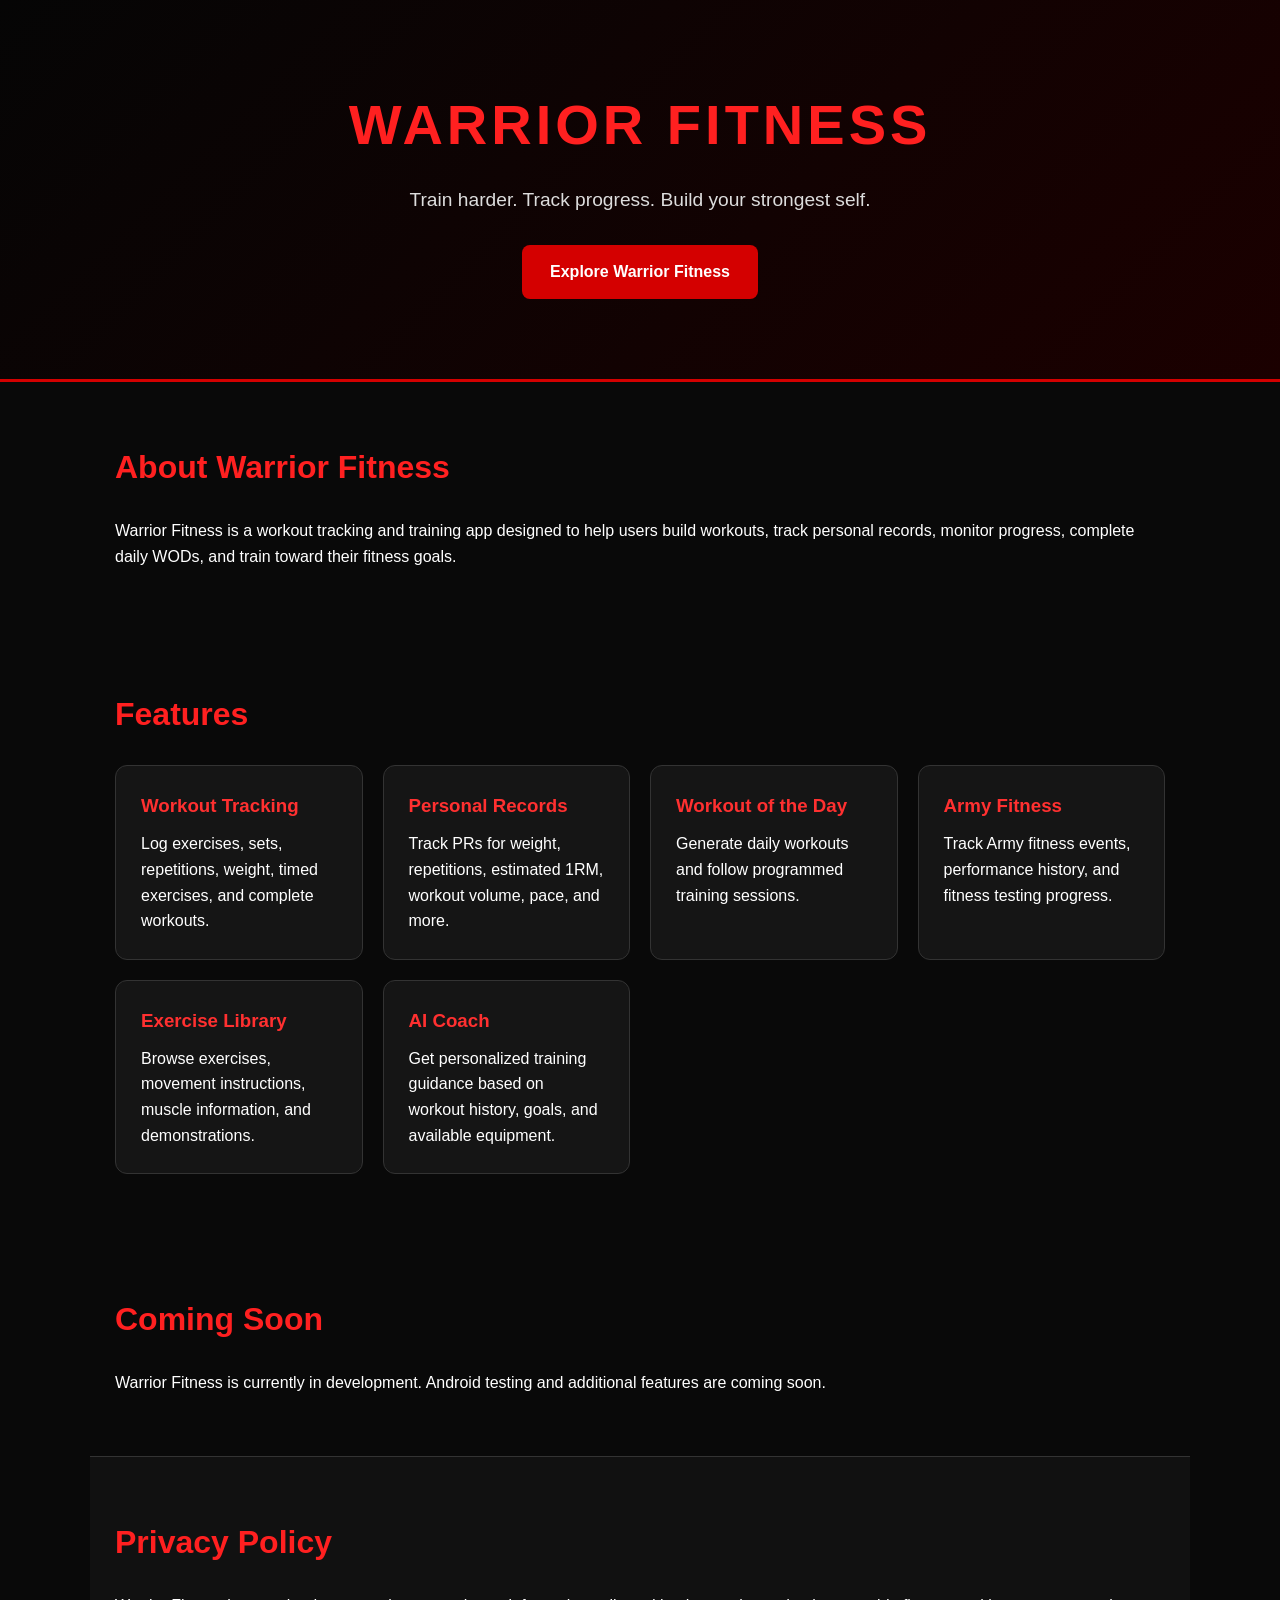
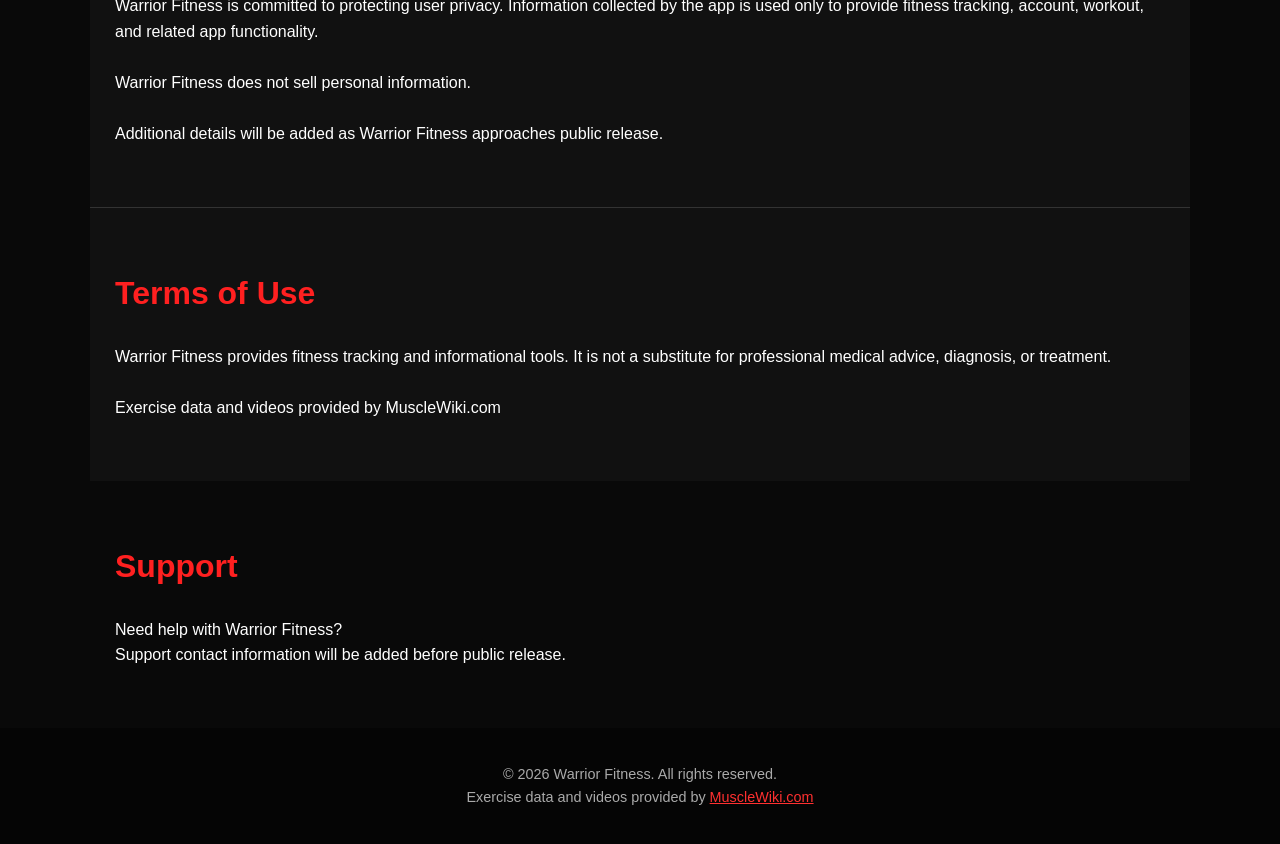
==== index.html @ 03397135 "Create index.html create website" ====
<!DOCTYPE html>
<html lang="en">
<head>
  <meta charset="UTF-8">
  <meta name="viewport" content="width=device-width, initial-scale=1.0">

  <title>Warrior Fitness</title>

  <style>
    * {
      box-sizing: border-box;
      margin: 0;
      padding: 0;
    }

    body {
      font-family: Arial, Helvetica, sans-serif;
      background: #090909;
      color: white;
      line-height: 1.6;
    }

    header {
      background: linear-gradient(135deg, #050505, #1b0000);
      text-align: center;
      padding: 80px 20px;
      border-bottom: 3px solid #d40000;
    }

    header h1 {
      font-size: 3.5rem;
      color: #ff2020;
      text-transform: uppercase;
      letter-spacing: 4px;
    }

    header p {
      margin-top: 15px;
      font-size: 1.2rem;
      color: #ddd;
    }

    .button {
      display: inline-block;
      margin-top: 30px;
      padding: 14px 28px;
      background: #d40000;
      color: white;
      text-decoration: none;
      border-radius: 8px;
      font-weight: bold;
    }

    .button:hover {
      background: #ff2020;
    }

    section {
      max-width: 1100px;
      margin: auto;
      padding: 60px 25px;
    }

    h2 {
      color: #ff2020;
      margin-bottom: 25px;
      font-size: 2rem;
    }

    .features {
      display: grid;
      grid-template-columns: repeat(auto-fit, minmax(230px, 1fr));
      gap: 20px;
    }

    .card {
      background: #151515;
      padding: 25px;
      border-radius: 12px;
      border: 1px solid #333;
    }

    .card h3 {
      color: #ff3030;
      margin-bottom: 10px;
    }

    .legal {
      background: #111;
      border-top: 1px solid #333;
    }

    footer {
      text-align: center;
      padding: 35px 20px;
      background: #050505;
      color: #aaa;
      font-size: 0.9rem;
    }

    footer a {
      color: #ff3030;
    }
  </style>
</head>

<body>

<header>
  <h1>Warrior Fitness</h1>

  <p>
    Train harder. Track progress. Build your strongest self.
  </p>

  <a href="#features" class="button">
    Explore Warrior Fitness
  </a>
</header>


<section id="about">

  <h2>About Warrior Fitness</h2>

  <p>
    Warrior Fitness is a workout tracking and training app designed
    to help users build workouts, track personal records, monitor
    progress, complete daily WODs, and train toward their fitness goals.
  </p>

</section>


<section id="features">

  <h2>Features</h2>

  <div class="features">

    <div class="card">
      <h3>Workout Tracking</h3>
      <p>
        Log exercises, sets, repetitions, weight, timed exercises,
        and complete workouts.
      </p>
    </div>

    <div class="card">
      <h3>Personal Records</h3>
      <p>
        Track PRs for weight, repetitions, estimated 1RM,
        workout volume, pace, and more.
      </p>
    </div>

    <div class="card">
      <h3>Workout of the Day</h3>
      <p>
        Generate daily workouts and follow programmed
        training sessions.
      </p>
    </div>

    <div class="card">
      <h3>Army Fitness</h3>
      <p>
        Track Army fitness events, performance history,
        and fitness testing progress.
      </p>
    </div>

    <div class="card">
      <h3>Exercise Library</h3>
      <p>
        Browse exercises, movement instructions,
        muscle information, and demonstrations.
      </p>
    </div>

    <div class="card">
      <h3>AI Coach</h3>
      <p>
        Get personalized training guidance based on
        workout history, goals, and available equipment.
      </p>
    </div>

  </div>

</section>


<section>

  <h2>Coming Soon</h2>

  <p>
    Warrior Fitness is currently in development.
    Android testing and additional features are coming soon.
  </p>

</section>


<section class="legal" id="privacy">

  <h2>Privacy Policy</h2>

  <p>
    Warrior Fitness is committed to protecting user privacy.
    Information collected by the app is used only to provide
    fitness tracking, account, workout, and related app functionality.
  </p>

  <br>

  <p>
    Warrior Fitness does not sell personal information.
  </p>

  <br>

  <p>
    Additional details will be added as Warrior Fitness approaches
    public release.
  </p>

</section>


<section class="legal" id="terms">

  <h2>Terms of Use</h2>

  <p>
    Warrior Fitness provides fitness tracking and informational tools.
    It is not a substitute for professional medical advice,
    diagnosis, or treatment.
  </p>

  <br>

  <p>
    Exercise data and videos provided by MuscleWiki.com
  </p>

</section>


<section id="support">

  <h2>Support</h2>

  <p>
    Need help with Warrior Fitness?
  </p>

  <p>
    Support contact information will be added before public release.
  </p>

</section>


<footer>

  <p>
    © 2026 Warrior Fitness. All rights reserved.
  </p>

  <p>
    Exercise data and videos provided by
    <a href="https://musclewiki.com/" target="_blank">
      MuscleWiki.com
    </a>
  </p>

</footer>

</body>
</html>
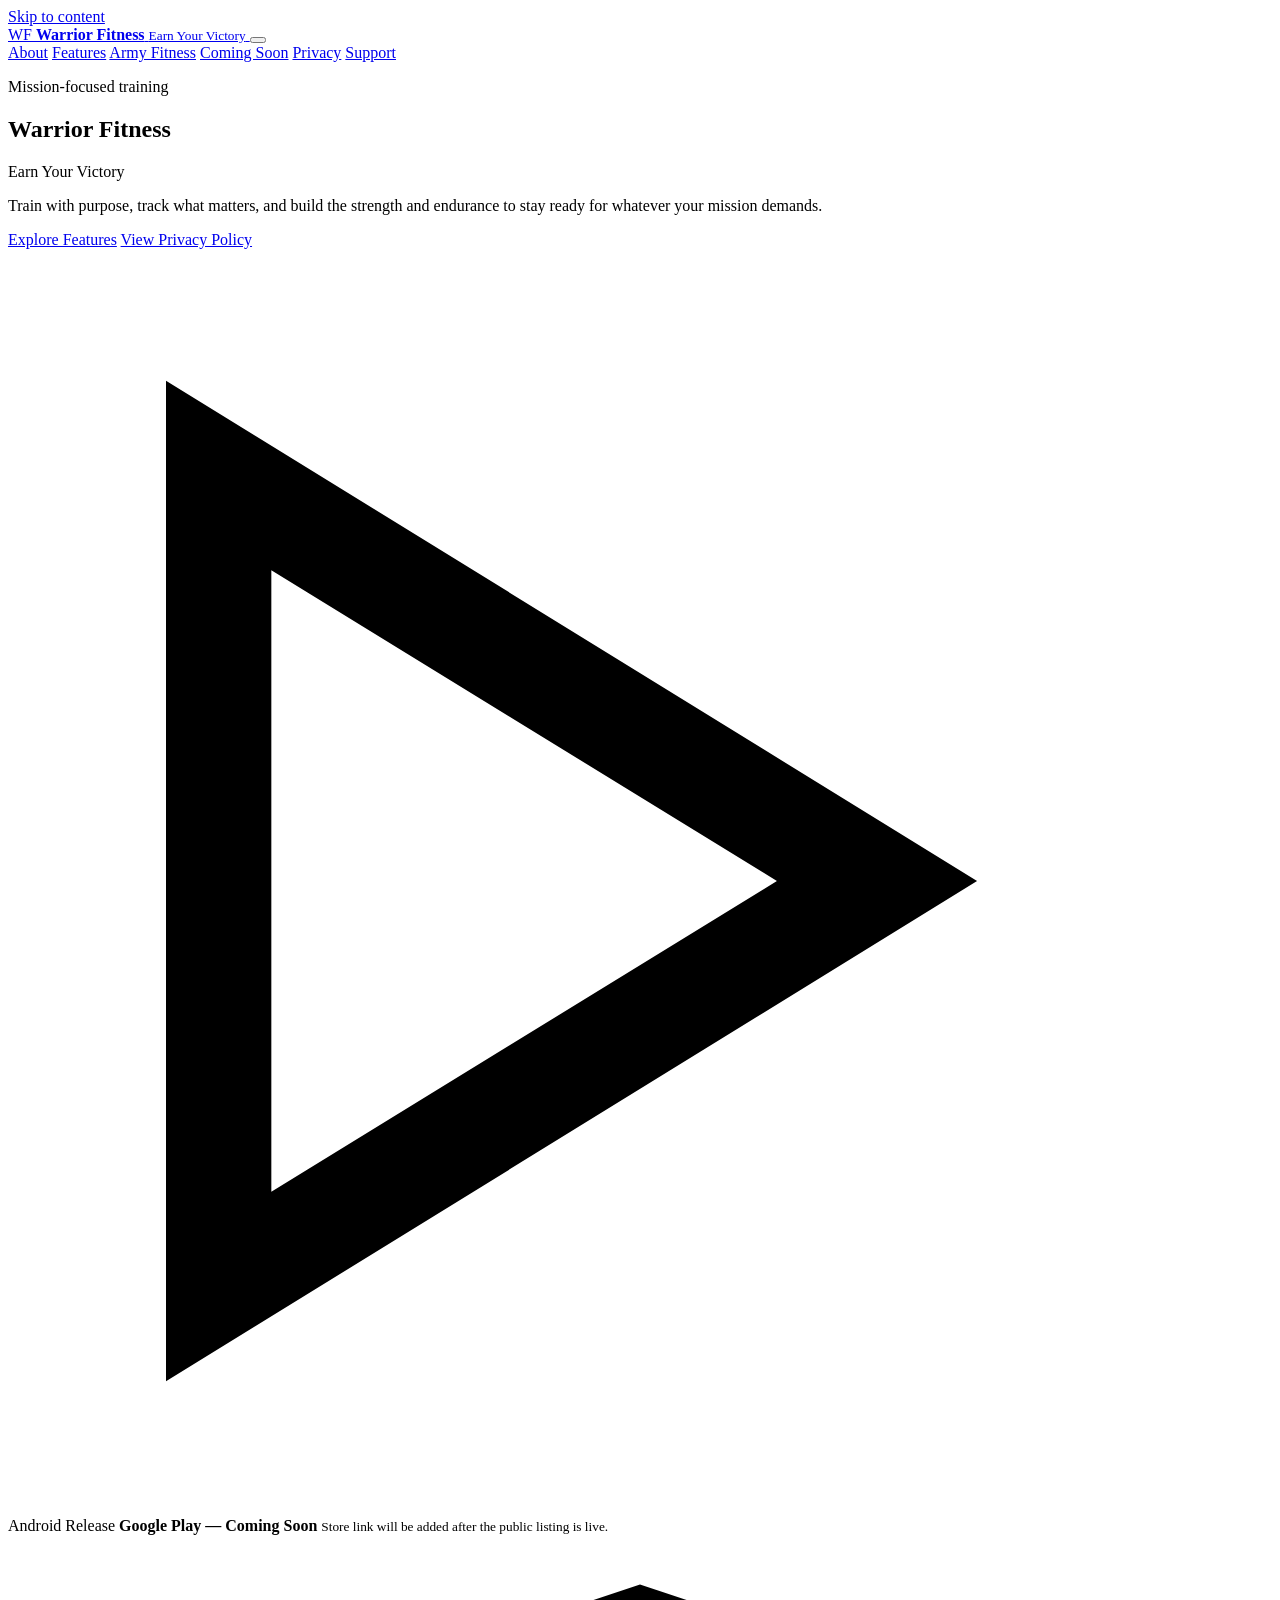
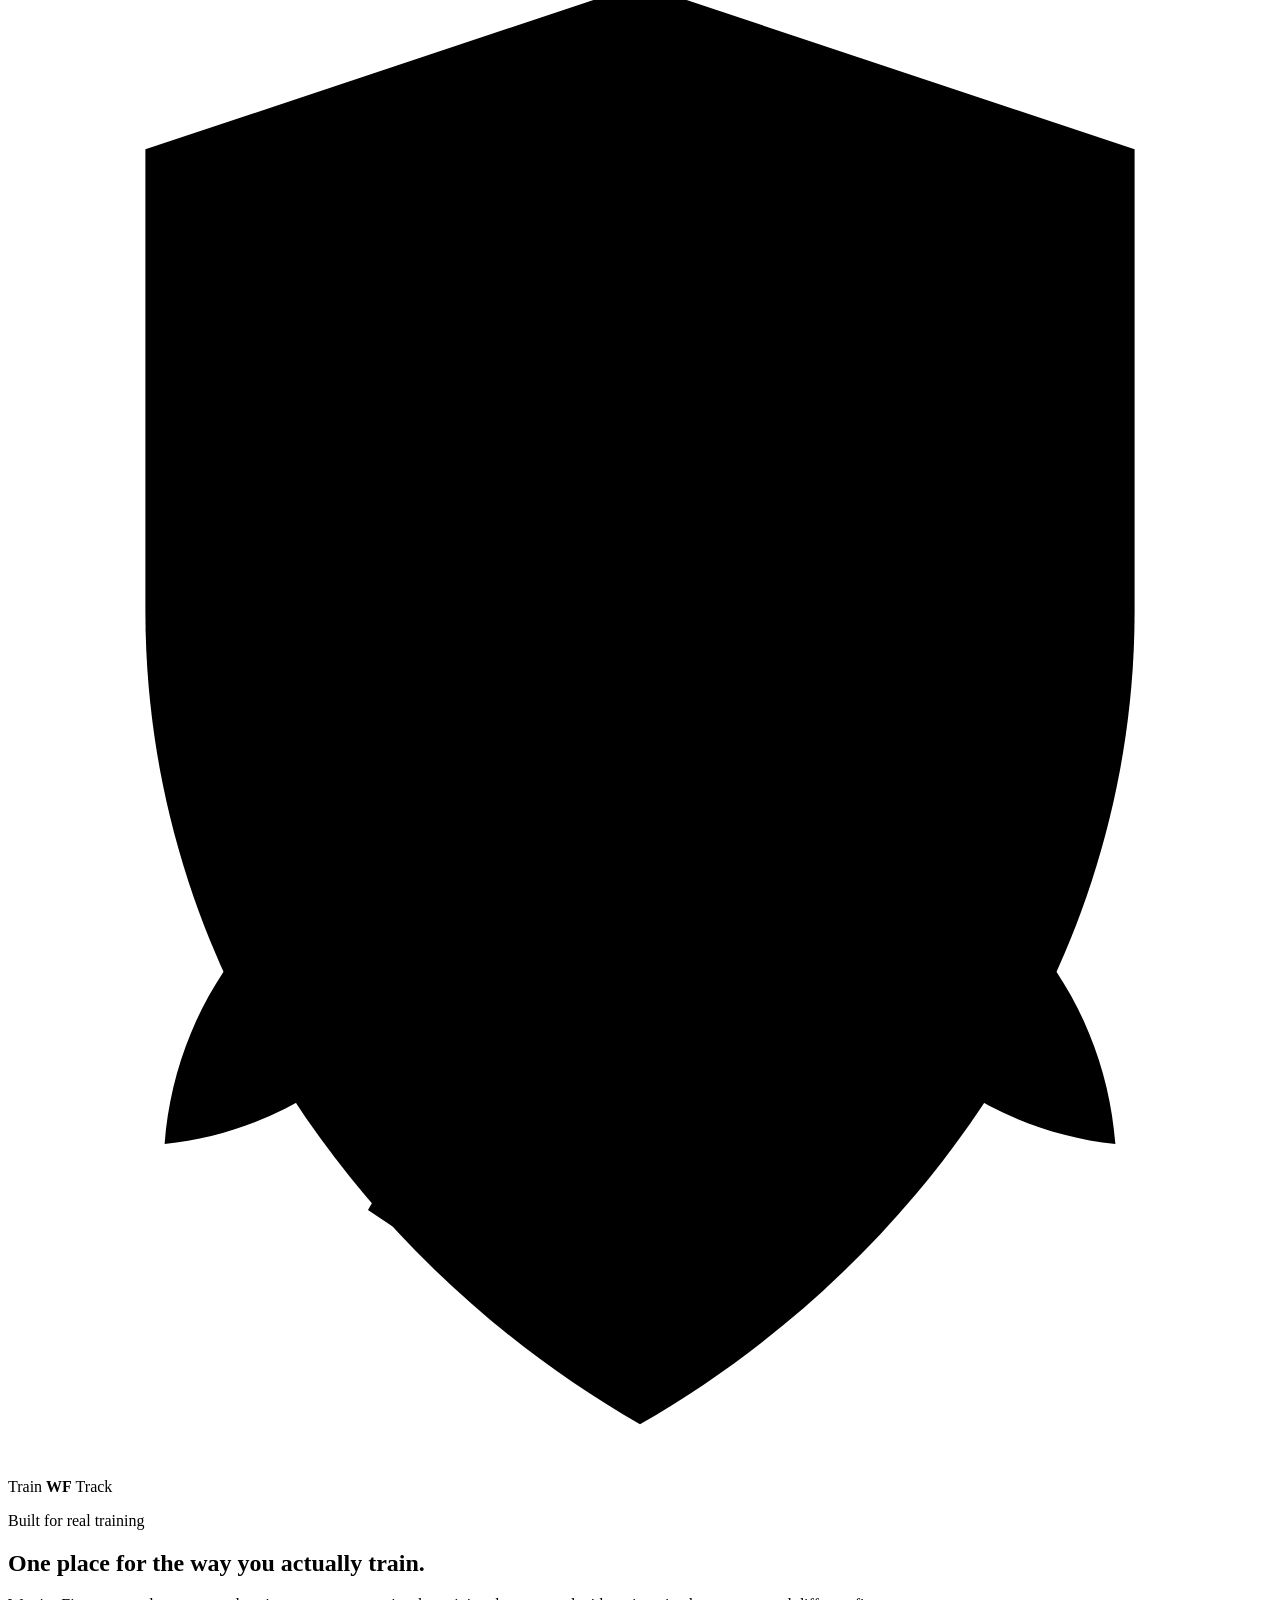
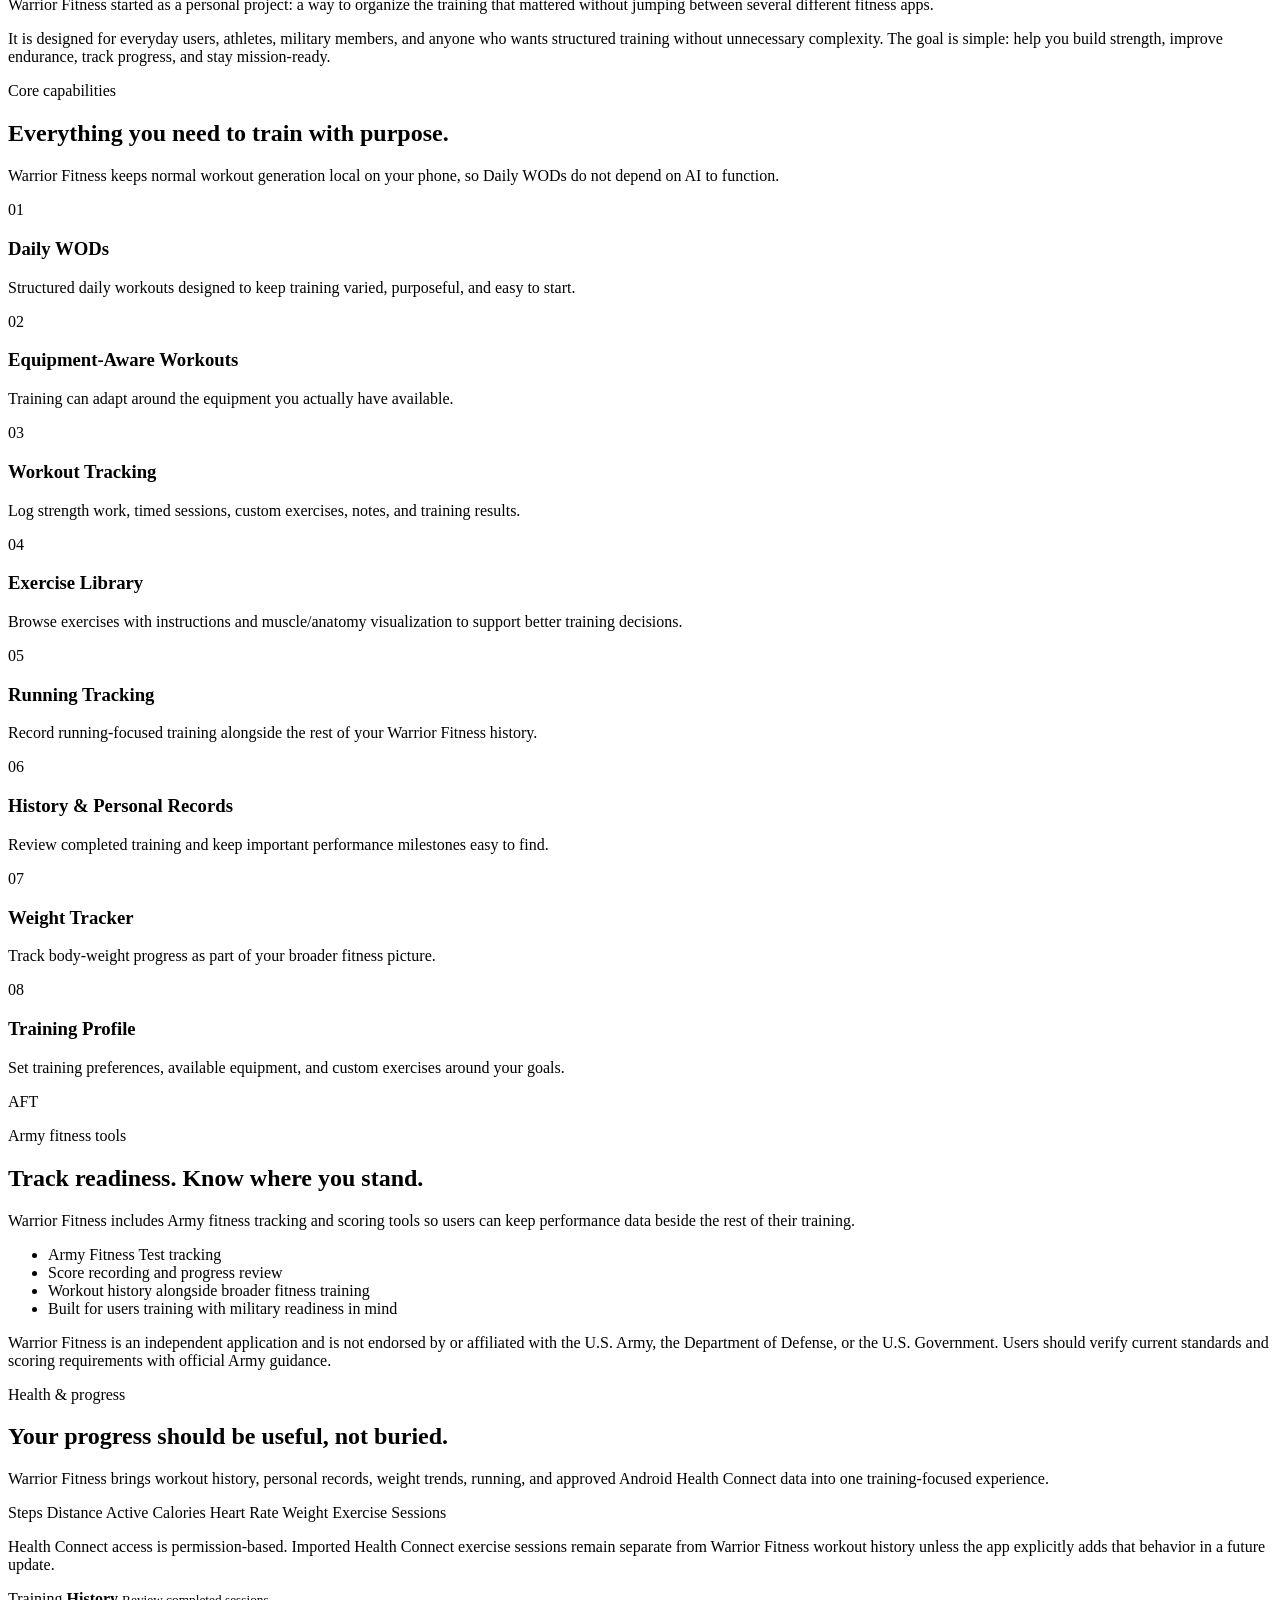
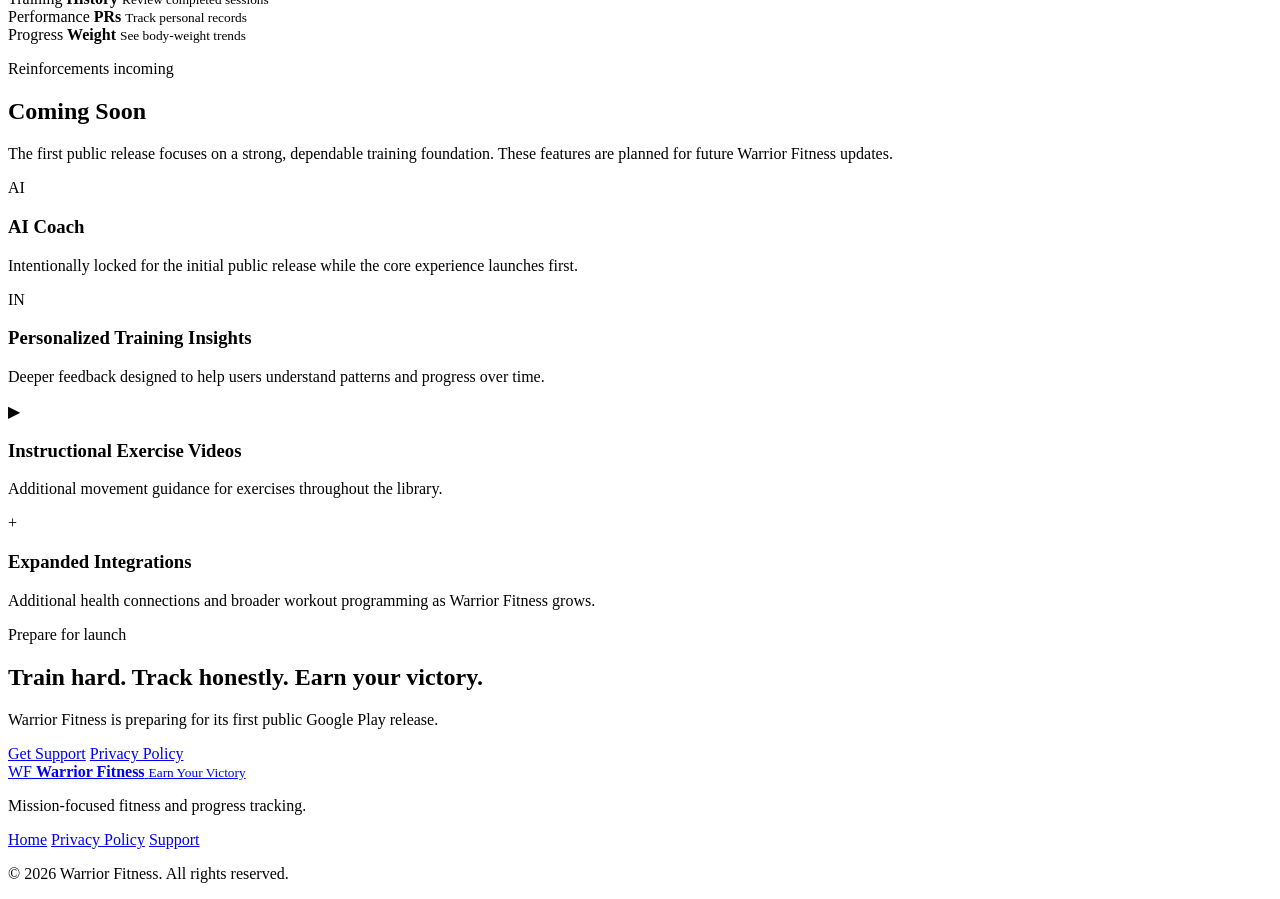
==== commit 0d9e81ad: "Replace Warrior Fitness homepage" ====
--- a/index.html
+++ b/index.html
@@ -1,282 +1,356 @@
 <!DOCTYPE html>
 <html lang="en">
 <head>
-  <meta charset="UTF-8">
-  <meta name="viewport" content="width=device-width, initial-scale=1.0">
-
-  <title>Warrior Fitness</title>
-
-  <style>
-    * {
-      box-sizing: border-box;
-      margin: 0;
-      padding: 0;
-    }
-
-    body {
-      font-family: Arial, Helvetica, sans-serif;
-      background: #090909;
-      color: white;
-      line-height: 1.6;
-    }
-
-    header {
-      background: linear-gradient(135deg, #050505, #1b0000);
-      text-align: center;
-      padding: 80px 20px;
-      border-bottom: 3px solid #d40000;
-    }
-
-    header h1 {
-      font-size: 3.5rem;
-      color: #ff2020;
-      text-transform: uppercase;
-      letter-spacing: 4px;
-    }
-
-    header p {
-      margin-top: 15px;
-      font-size: 1.2rem;
-      color: #ddd;
-    }
-
-    .button {
-      display: inline-block;
-      margin-top: 30px;
-      padding: 14px 28px;
-      background: #d40000;
-      color: white;
-      text-decoration: none;
-      border-radius: 8px;
-      font-weight: bold;
-    }
-
-    .button:hover {
-      background: #ff2020;
-    }
-
-    section {
-      max-width: 1100px;
-      margin: auto;
-      padding: 60px 25px;
-    }
-
-    h2 {
-      color: #ff2020;
-      margin-bottom: 25px;
-      font-size: 2rem;
-    }
-
-    .features {
-      display: grid;
-      grid-template-columns: repeat(auto-fit, minmax(230px, 1fr));
-      gap: 20px;
-    }
-
-    .card {
-      background: #151515;
-      padding: 25px;
-      border-radius: 12px;
-      border: 1px solid #333;
-    }
-
-    .card h3 {
-      color: #ff3030;
-      margin-bottom: 10px;
-    }
-
-    .legal {
-      background: #111;
-      border-top: 1px solid #333;
-    }
-
-    footer {
-      text-align: center;
-      padding: 35px 20px;
-      background: #050505;
-      color: #aaa;
-      font-size: 0.9rem;
-    }
-
-    footer a {
-      color: #ff3030;
-    }
-  </style>
+  <meta charset="utf-8" />
+  <meta name="viewport" content="width=device-width, initial-scale=1" />
+
+  <title>Warrior Fitness | Earn Your Victory</title>
+  <meta name="description" content="Warrior Fitness is a mission-focused fitness and workout tracking app for strength, endurance, running, Army fitness, and progress tracking." />
+  <meta name="theme-color" content="#0a0a0c" />
+
+  <meta property="og:title" content="Warrior Fitness | Earn Your Victory" />
+  <meta property="og:description" content="Train with purpose. Track progress. Build strength. Improve endurance. Stay mission-ready." />
+  <meta property="og:type" content="website" />
+  <meta property="og:url" content="https://popshot602.github.io/warrior-fitness/" />
+
+  <link rel="canonical" href="https://popshot602.github.io/warrior-fitness/" />
+  <link rel="preconnect" href="https://fonts.googleapis.com" />
+  <link rel="preconnect" href="https://fonts.gstatic.com" crossorigin />
+  <link href="https://fonts.googleapis.com/css2?family=Cinzel:wght@600;700;800&family=Inter:wght@400;500;600;700&display=swap" rel="stylesheet" />
+
+  <link rel="stylesheet" href="styles.css" />
+  <script src="script.js" defer></script>
 </head>
 
 <body>
-
-<header>
-  <h1>Warrior Fitness</h1>
-
-  <p>
-    Train harder. Track progress. Build your strongest self.
-  </p>
-
-  <a href="#features" class="button">
-    Explore Warrior Fitness
-  </a>
-</header>
-
-
-<section id="about">
-
-  <h2>About Warrior Fitness</h2>
-
-  <p>
-    Warrior Fitness is a workout tracking and training app designed
-    to help users build workouts, track personal records, monitor
-    progress, complete daily WODs, and train toward their fitness goals.
-  </p>
-
-</section>
-
-
-<section id="features">
-
-  <h2>Features</h2>
-
-  <div class="features">
-
-    <div class="card">
-      <h3>Workout Tracking</h3>
-      <p>
-        Log exercises, sets, repetitions, weight, timed exercises,
-        and complete workouts.
-      </p>
+  <a class="skip-link" href="#main-content">Skip to content</a>
+
+  <header class="site-header">
+    <div class="container nav-wrap">
+      <a class="brand" href="index.html" aria-label="Warrior Fitness home">
+        <span class="brand-mark" aria-hidden="true">WF</span>
+        <span class="brand-copy">
+          <strong>Warrior Fitness</strong>
+          <small>Earn Your Victory</small>
+        </span>
+      </a>
+
+      <button class="nav-toggle" type="button" aria-label="Open navigation" aria-expanded="false" aria-controls="site-nav">
+        <span></span>
+        <span></span>
+        <span></span>
+      </button>
+
+      <nav id="site-nav" class="site-nav" aria-label="Main navigation">
+        <a href="#about">About</a>
+        <a href="#features">Features</a>
+        <a href="#army-fitness">Army Fitness</a>
+        <a href="#coming-soon">Coming Soon</a>
+        <a href="privacy.html">Privacy</a>
+        <a href="support.html">Support</a>
+      </nav>
     </div>
-
-    <div class="card">
-      <h3>Personal Records</h3>
-      <p>
-        Track PRs for weight, repetitions, estimated 1RM,
-        workout volume, pace, and more.
-      </p>
+  </header>
+
+  <main id="main-content">
+    <section class="hero">
+      <div class="hero-noise" aria-hidden="true"></div>
+      <div class="hero-glow hero-glow-one" aria-hidden="true"></div>
+      <div class="hero-glow hero-glow-two" aria-hidden="true"></div>
+
+      <div class="container hero-grid">
+        <div class="hero-copy">
+          <p class="eyebrow">Mission-focused training</p>
+          <h1>Warrior Fitness</h1>
+          <p class="hero-motto">Earn Your Victory</p>
+          <p class="hero-lead">
+            Train with purpose, track what matters, and build the strength and endurance to stay ready for whatever your mission demands.
+          </p>
+
+          <div class="hero-actions">
+            <a class="btn btn-primary" href="#features">Explore Features</a>
+            <a class="btn btn-secondary" href="privacy.html">View Privacy Policy</a>
+          </div>
+
+          <div class="release-panel" aria-label="Release status">
+            <div class="release-icon" aria-hidden="true">
+              <svg viewBox="0 0 24 24" role="img" aria-hidden="true">
+                <path d="M3 2.5v19l15.4-9.5L3 2.5Zm2 3.6L14.6 12 5 17.9V6.1Z"></path>
+              </svg>
+            </div>
+            <div>
+              <span class="release-label">Android Release</span>
+              <strong>Google Play — Coming Soon</strong>
+              <small>Store link will be added after the public listing is live.</small>
+            </div>
+          </div>
+        </div>
+
+        <div class="hero-art" aria-label="Stylized Spartan shield and helmet artwork">
+          <div class="shield-ring">
+            <svg class="spartan-svg" viewBox="0 0 460 560" role="img" aria-labelledby="spartanTitle spartanDesc">
+              <title id="spartanTitle">Stylized Spartan helmet and shield</title>
+              <desc id="spartanDesc">Original red and charcoal Spartan-inspired emblem for Warrior Fitness.</desc>
+
+              <path class="shield-fill" d="M230 18 410 78v168c0 130-79 238-180 296C129 484 50 376 50 246V78L230 18Z"/>
+              <path class="shield-line" d="M230 37 392 91v155c0 118-70 218-162 274C138 464 68 364 68 246V91L230 37Z"/>
+
+              <path class="crest" d="M160 140c8-57 37-93 74-114 46 18 77 57 86 111-34-18-78-30-127-21-10 2-21 6-33 12v12Z"/>
+              <path class="helmet" d="M133 156c14-38 54-64 101-64 47 0 87 25 102 63l-18 16v45c0 13-6 26-17 34l-20 16v58h-43v-96h-24v96h-44v-73l-26-20c-12-9-18-23-18-38v-35l17-12Z"/>
+              <path class="helmet-cut" d="M179 174h112l-29 27H194l-15-27Z"/>
+              <path class="helmet-cut" d="M226 194h18v123h-18V194Z"/>
+              <path class="helmet-shadow" d="M137 179h37v30l36 26v89h-40v-72l-27-20c-10-8-16-20-16-33v-20h10Z"/>
+
+              <path class="spear" d="M354 113 144 444l13 8 210-332-13-7Z"/>
+              <path class="spear-head" d="m372 82-2 45-37-20 39-25Z"/>
+              <path class="spear-butt" d="m131 464 18-31 15 10-24 27-9-6Z"/>
+
+              <path class="laurel" d="M112 344c-31 20-52 56-55 96 28-3 54-15 74-34-2-22-9-43-19-62Zm236 0c31 20 52 56 55 96-28-3-54-15-74-34 2-22 9-43 19-62Z"/>
+              <path class="laurel-line" d="M88 404c20-17 35-37 45-60M372 404c-20-17-35-37-45-60"/>
+            </svg>
+
+            <div class="warrior-badge">
+              <span>Train</span>
+              <strong>WF</strong>
+              <span>Track</span>
+            </div>
+          </div>
+        </div>
+      </div>
+
+      <div class="hero-stripe" aria-hidden="true"></div>
+    </section>
+
+    <section id="about" class="section">
+      <div class="container section-grid">
+        <div>
+          <p class="eyebrow">Built for real training</p>
+          <h2>One place for the way you actually train.</h2>
+        </div>
+
+        <div class="prose">
+          <p>
+            Warrior Fitness started as a personal project: a way to organize the training that mattered without jumping between several different fitness apps.
+          </p>
+          <p>
+            It is designed for everyday users, athletes, military members, and anyone who wants structured training without unnecessary complexity. The goal is simple: help you build strength, improve endurance, track progress, and stay mission-ready.
+          </p>
+        </div>
+      </div>
+    </section>
+
+    <section id="features" class="section section-dark">
+      <div class="container">
+        <div class="section-heading">
+          <p class="eyebrow">Core capabilities</p>
+          <h2>Everything you need to train with purpose.</h2>
+          <p>
+            Warrior Fitness keeps normal workout generation local on your phone, so Daily WODs do not depend on AI to function.
+          </p>
+        </div>
+
+        <div class="feature-grid">
+          <article class="feature-card featured">
+            <div class="icon-box" aria-hidden="true">01</div>
+            <h3>Daily WODs</h3>
+            <p>Structured daily workouts designed to keep training varied, purposeful, and easy to start.</p>
+          </article>
+
+          <article class="feature-card">
+            <div class="icon-box" aria-hidden="true">02</div>
+            <h3>Equipment-Aware Workouts</h3>
+            <p>Training can adapt around the equipment you actually have available.</p>
+          </article>
+
+          <article class="feature-card">
+            <div class="icon-box" aria-hidden="true">03</div>
+            <h3>Workout Tracking</h3>
+            <p>Log strength work, timed sessions, custom exercises, notes, and training results.</p>
+          </article>
+
+          <article class="feature-card">
+            <div class="icon-box" aria-hidden="true">04</div>
+            <h3>Exercise Library</h3>
+            <p>Browse exercises with instructions and muscle/anatomy visualization to support better training decisions.</p>
+          </article>
+
+          <article class="feature-card">
+            <div class="icon-box" aria-hidden="true">05</div>
+            <h3>Running Tracking</h3>
+            <p>Record running-focused training alongside the rest of your Warrior Fitness history.</p>
+          </article>
+
+          <article class="feature-card">
+            <div class="icon-box" aria-hidden="true">06</div>
+            <h3>History & Personal Records</h3>
+            <p>Review completed training and keep important performance milestones easy to find.</p>
+          </article>
+
+          <article class="feature-card">
+            <div class="icon-box" aria-hidden="true">07</div>
+            <h3>Weight Tracker</h3>
+            <p>Track body-weight progress as part of your broader fitness picture.</p>
+          </article>
+
+          <article class="feature-card">
+            <div class="icon-box" aria-hidden="true">08</div>
+            <h3>Training Profile</h3>
+            <p>Set training preferences, available equipment, and custom exercises around your goals.</p>
+          </article>
+        </div>
+      </div>
+    </section>
+
+    <section id="army-fitness" class="section army-section">
+      <div class="container army-grid">
+        <div class="army-visual">
+          <div class="target-rings" aria-hidden="true">
+            <span></span><span></span><span></span><span></span>
+            <div class="target-core">AFT</div>
+          </div>
+        </div>
+
+        <div>
+          <p class="eyebrow">Army fitness tools</p>
+          <h2>Track readiness. Know where you stand.</h2>
+          <p class="section-lead">
+            Warrior Fitness includes Army fitness tracking and scoring tools so users can keep performance data beside the rest of their training.
+          </p>
+
+          <ul class="check-list">
+            <li>Army Fitness Test tracking</li>
+            <li>Score recording and progress review</li>
+            <li>Workout history alongside broader fitness training</li>
+            <li>Built for users training with military readiness in mind</li>
+          </ul>
+
+          <p class="fine-print">
+            Warrior Fitness is an independent application and is not endorsed by or affiliated with the U.S. Army, the Department of Defense, or the U.S. Government. Users should verify current standards and scoring requirements with official Army guidance.
+          </p>
+        </div>
+      </div>
+    </section>
+
+    <section id="health-progress" class="section section-dark">
+      <div class="container health-grid">
+        <div>
+          <p class="eyebrow">Health & progress</p>
+          <h2>Your progress should be useful, not buried.</h2>
+          <p class="section-lead">
+            Warrior Fitness brings workout history, personal records, weight trends, running, and approved Android Health Connect data into one training-focused experience.
+          </p>
+
+          <div class="health-tags" aria-label="Supported Health Connect categories">
+            <span>Steps</span>
+            <span>Distance</span>
+            <span>Active Calories</span>
+            <span>Heart Rate</span>
+            <span>Weight</span>
+            <span>Exercise Sessions</span>
+          </div>
+
+          <p class="fine-print">
+            Health Connect access is permission-based. Imported Health Connect exercise sessions remain separate from Warrior Fitness workout history unless the app explicitly adds that behavior in a future update.
+          </p>
+        </div>
+
+        <div class="stat-stack" aria-label="Progress tracking examples">
+          <div class="stat-card">
+            <span class="stat-kicker">Training</span>
+            <strong>History</strong>
+            <small>Review completed sessions</small>
+          </div>
+          <div class="stat-card">
+            <span class="stat-kicker">Performance</span>
+            <strong>PRs</strong>
+            <small>Track personal records</small>
+          </div>
+          <div class="stat-card">
+            <span class="stat-kicker">Progress</span>
+            <strong>Weight</strong>
+            <small>See body-weight trends</small>
+          </div>
+        </div>
+      </div>
+    </section>
+
+    <section id="coming-soon" class="section coming-section">
+      <div class="container">
+        <div class="section-heading">
+          <p class="eyebrow">Reinforcements incoming</p>
+          <h2>Coming Soon</h2>
+          <p>
+            The first public release focuses on a strong, dependable training foundation. These features are planned for future Warrior Fitness updates.
+          </p>
+        </div>
+
+        <div class="coming-grid">
+          <article class="coming-card">
+            <span class="coming-icon" aria-hidden="true">AI</span>
+            <h3>AI Coach</h3>
+            <p>Intentionally locked for the initial public release while the core experience launches first.</p>
+          </article>
+
+          <article class="coming-card">
+            <span class="coming-icon" aria-hidden="true">IN</span>
+            <h3>Personalized Training Insights</h3>
+            <p>Deeper feedback designed to help users understand patterns and progress over time.</p>
+          </article>
+
+          <article class="coming-card">
+            <span class="coming-icon" aria-hidden="true">▶</span>
+            <h3>Instructional Exercise Videos</h3>
+            <p>Additional movement guidance for exercises throughout the library.</p>
+          </article>
+
+          <article class="coming-card">
+            <span class="coming-icon" aria-hidden="true">+</span>
+            <h3>Expanded Integrations</h3>
+            <p>Additional health connections and broader workout programming as Warrior Fitness grows.</p>
+          </article>
+        </div>
+      </div>
+    </section>
+
+    <section class="section cta-section">
+      <div class="container cta-card">
+        <div>
+          <p class="eyebrow">Prepare for launch</p>
+          <h2>Train hard. Track honestly. Earn your victory.</h2>
+          <p>
+            Warrior Fitness is preparing for its first public Google Play release.
+          </p>
+        </div>
+
+        <div class="cta-actions">
+          <a class="btn btn-primary" href="support.html">Get Support</a>
+          <a class="btn btn-secondary" href="privacy.html">Privacy Policy</a>
+        </div>
+      </div>
+    </section>
+  </main>
+
+  <footer class="site-footer">
+    <div class="container footer-grid">
+      <div>
+        <a class="brand footer-brand" href="index.html" aria-label="Warrior Fitness home">
+          <span class="brand-mark" aria-hidden="true">WF</span>
+          <span class="brand-copy">
+            <strong>Warrior Fitness</strong>
+            <small>Earn Your Victory</small>
+          </span>
+        </a>
+        <p class="footer-copy">Mission-focused fitness and progress tracking.</p>
+      </div>
+
+      <div class="footer-links">
+        <a href="index.html">Home</a>
+        <a href="privacy.html">Privacy Policy</a>
+        <a href="support.html">Support</a>
+      </div>
+
+      <p class="copyright">© <span id="year">2026</span> Warrior Fitness. All rights reserved.</p>
     </div>
-
-    <div class="card">
-      <h3>Workout of the Day</h3>
-      <p>
-        Generate daily workouts and follow programmed
-        training sessions.
-      </p>
-    </div>
-
-    <div class="card">
-      <h3>Army Fitness</h3>
-      <p>
-        Track Army fitness events, performance history,
-        and fitness testing progress.
-      </p>
-    </div>
-
-    <div class="card">
-      <h3>Exercise Library</h3>
-      <p>
-        Browse exercises, movement instructions,
-        muscle information, and demonstrations.
-      </p>
-    </div>
-
-    <div class="card">
-      <h3>AI Coach</h3>
-      <p>
-        Get personalized training guidance based on
-        workout history, goals, and available equipment.
-      </p>
-    </div>
-
-  </div>
-
-</section>
-
-
-<section>
-
-  <h2>Coming Soon</h2>
-
-  <p>
-    Warrior Fitness is currently in development.
-    Android testing and additional features are coming soon.
-  </p>
-
-</section>
-
-
-<section class="legal" id="privacy">
-
-  <h2>Privacy Policy</h2>
-
-  <p>
-    Warrior Fitness is committed to protecting user privacy.
-    Information collected by the app is used only to provide
-    fitness tracking, account, workout, and related app functionality.
-  </p>
-
-  <br>
-
-  <p>
-    Warrior Fitness does not sell personal information.
-  </p>
-
-  <br>
-
-  <p>
-    Additional details will be added as Warrior Fitness approaches
-    public release.
-  </p>
-
-</section>
-
-
-<section class="legal" id="terms">
-
-  <h2>Terms of Use</h2>
-
-  <p>
-    Warrior Fitness provides fitness tracking and informational tools.
-    It is not a substitute for professional medical advice,
-    diagnosis, or treatment.
-  </p>
-
-  <br>
-
-  <p>
-    Exercise data and videos provided by MuscleWiki.com
-  </p>
-
-</section>
-
-
-<section id="support">
-
-  <h2>Support</h2>
-
-  <p>
-    Need help with Warrior Fitness?
-  </p>
-
-  <p>
-    Support contact information will be added before public release.
-  </p>
-
-</section>
-
-
-<footer>
-
-  <p>
-    © 2026 Warrior Fitness. All rights reserved.
-  </p>
-
-  <p>
-    Exercise data and videos provided by
-    <a href="https://musclewiki.com/" target="_blank">
-      MuscleWiki.com
-    </a>
-  </p>
-
-</footer>
-
+  </footer>
 </body>
 </html>
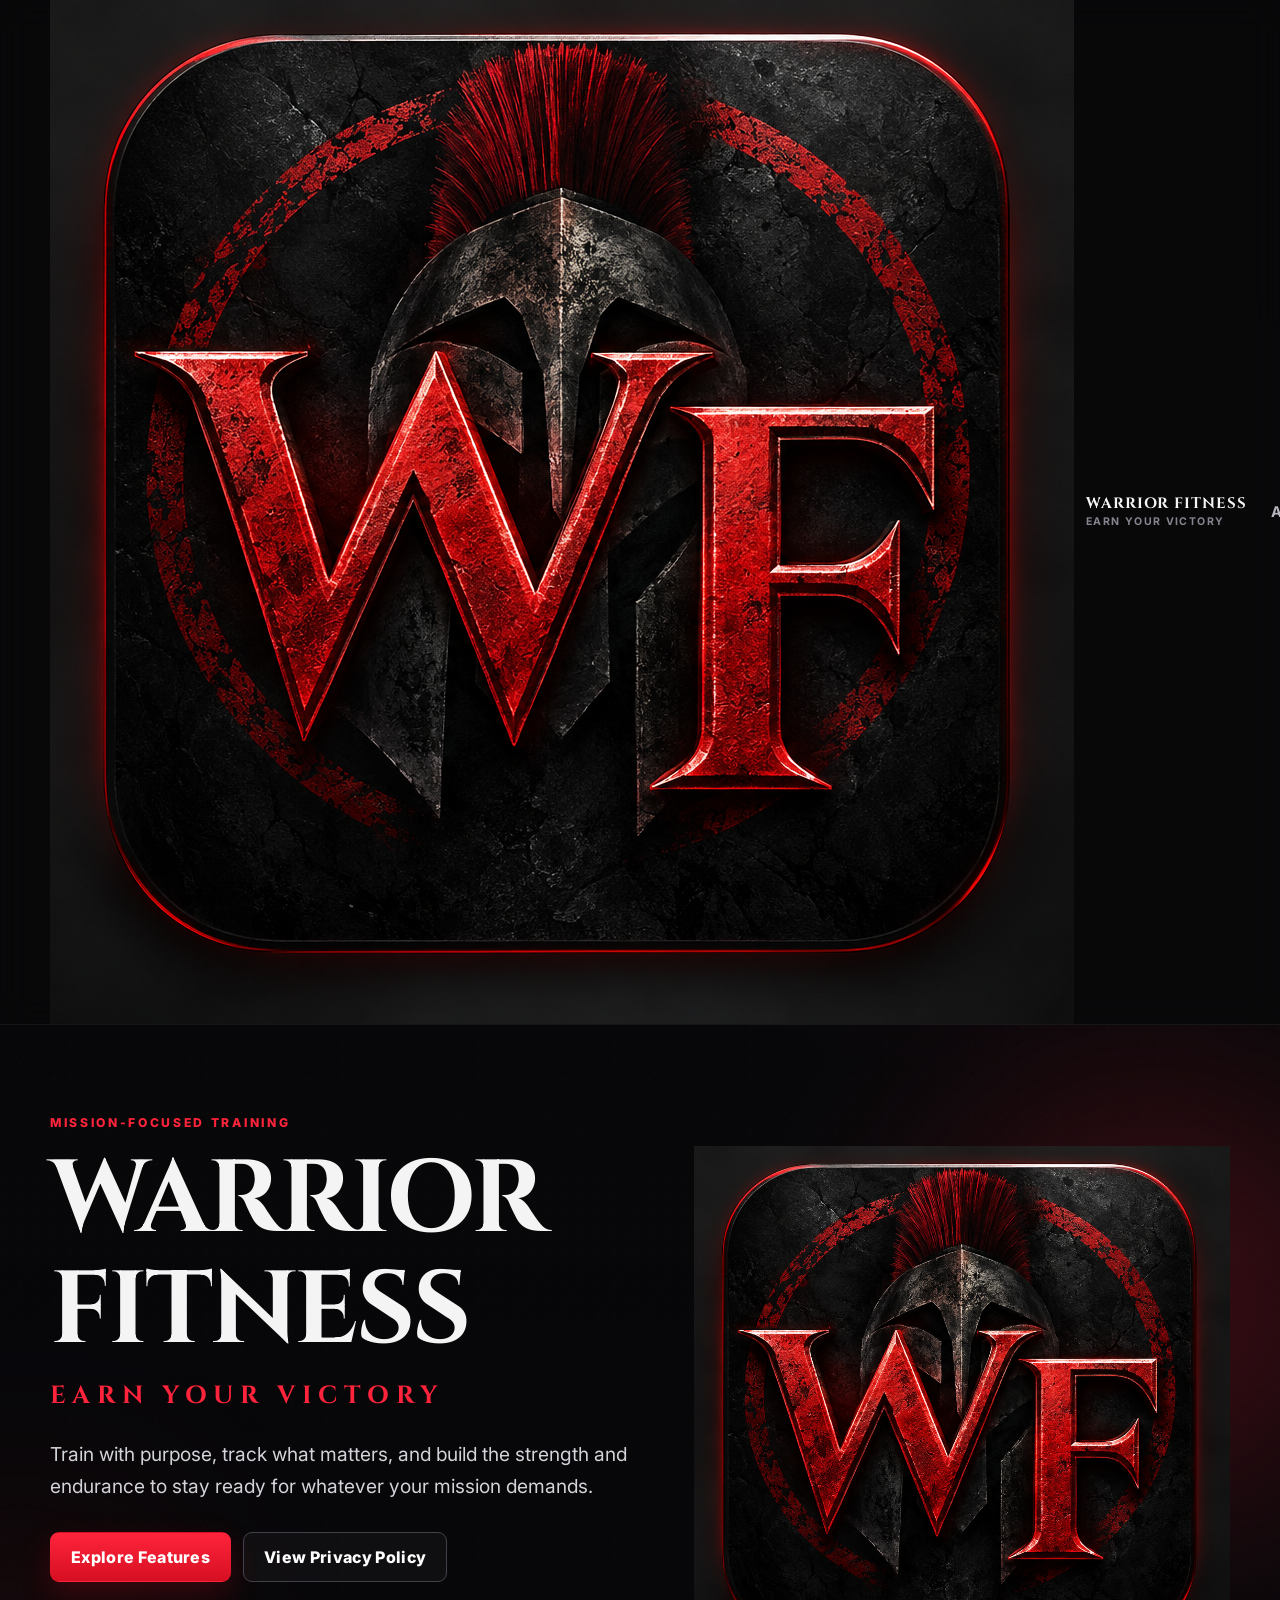
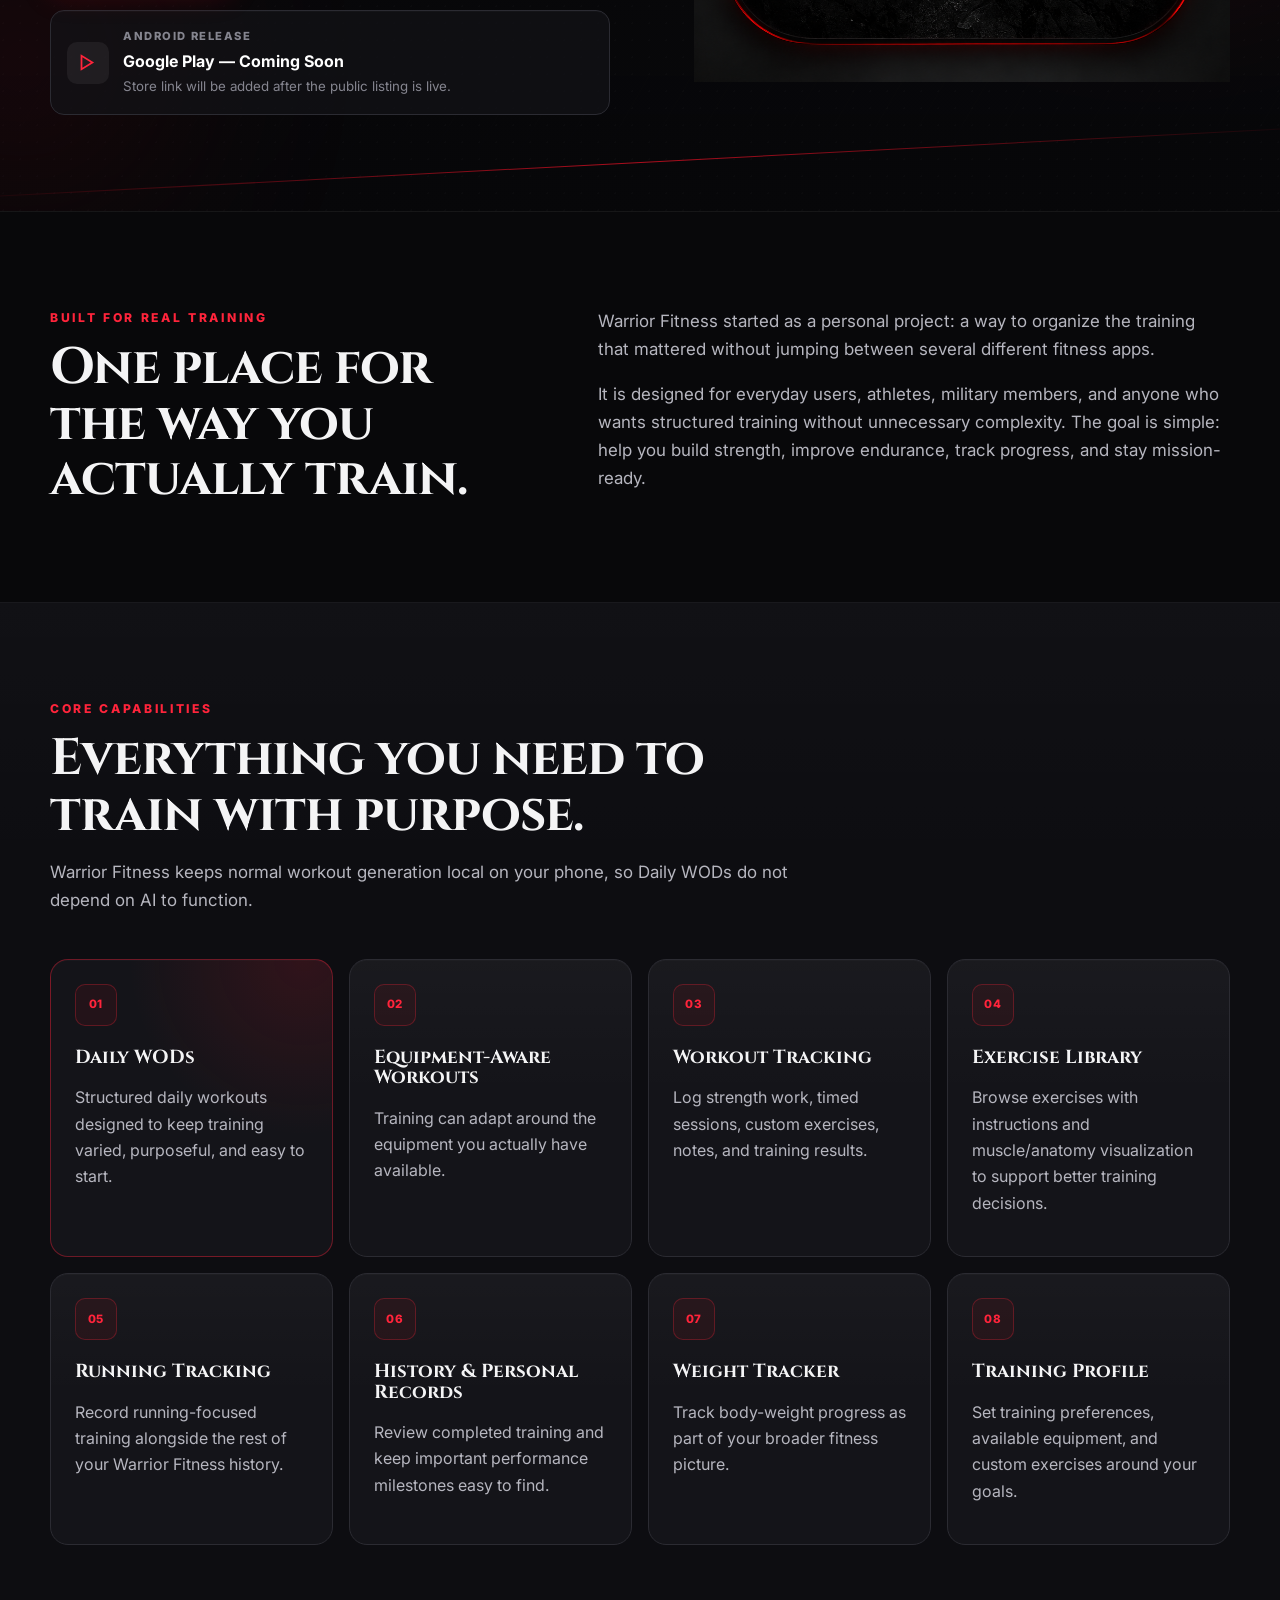
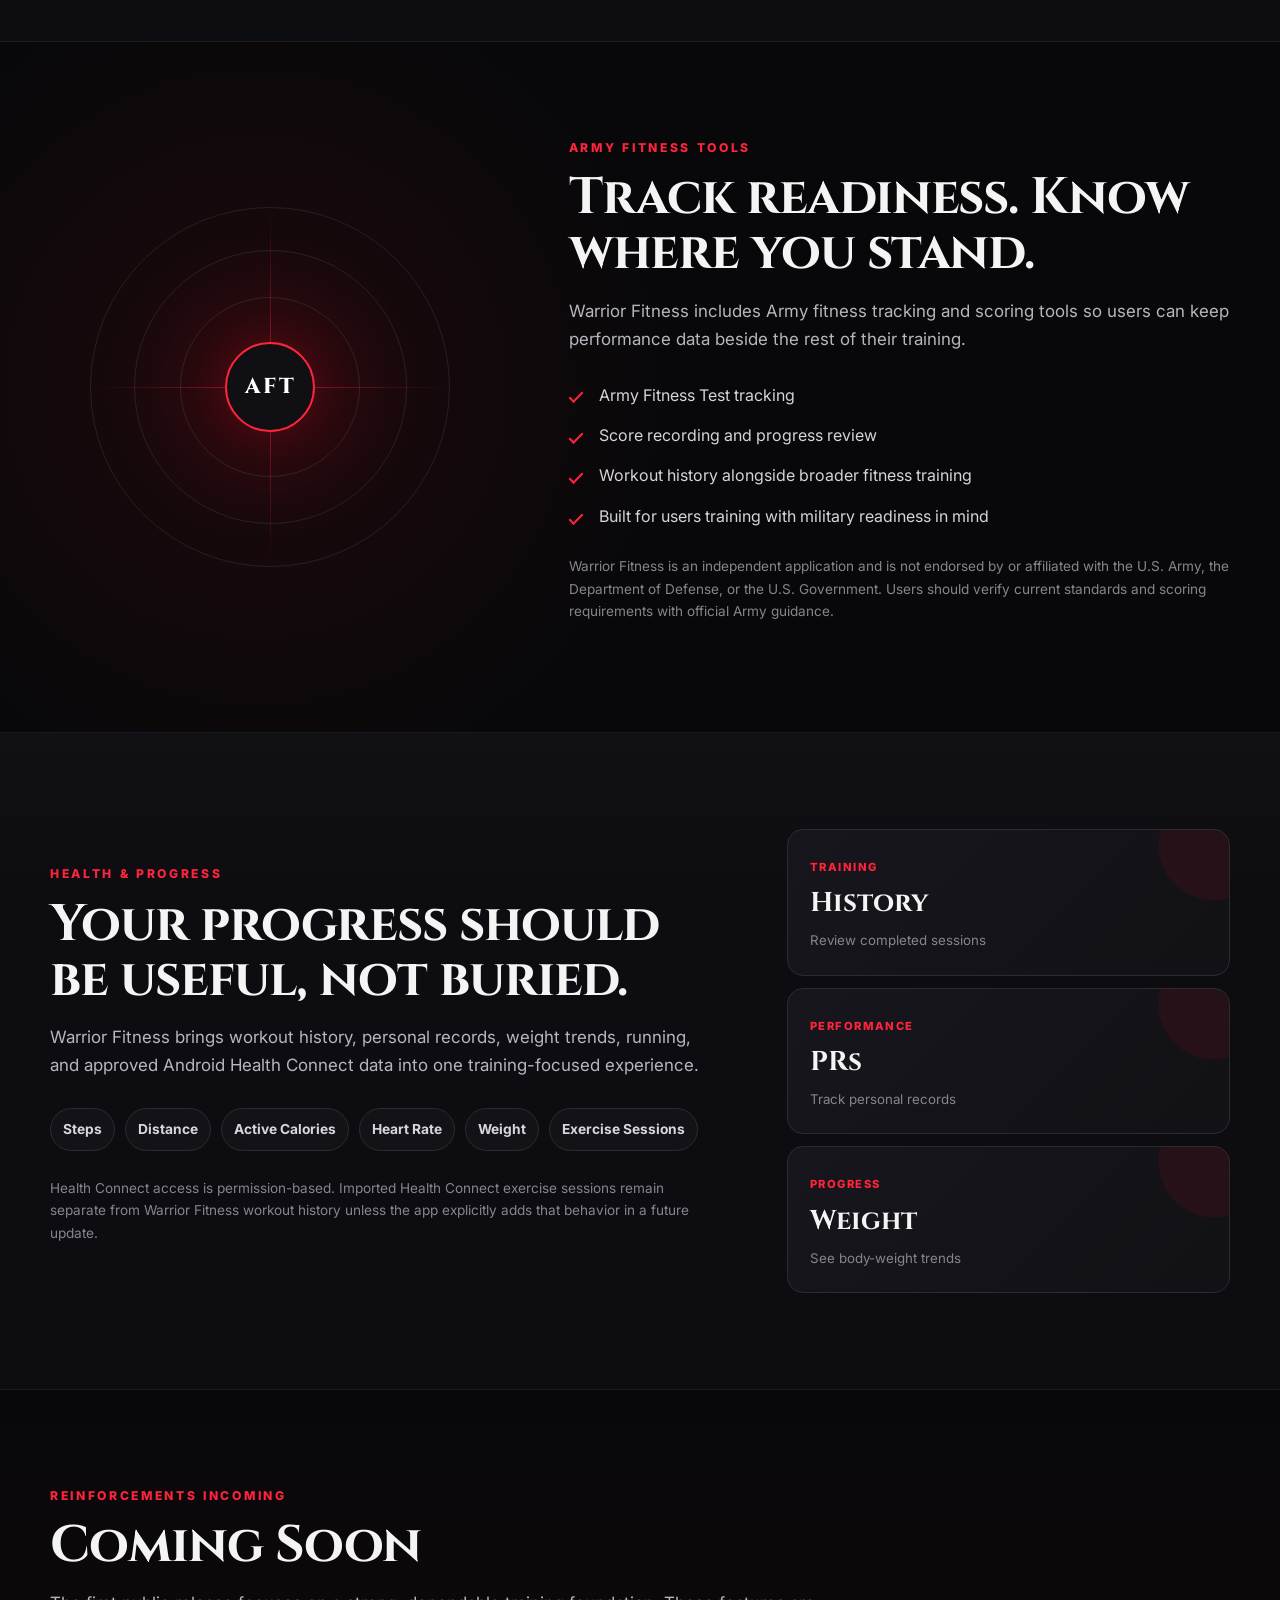
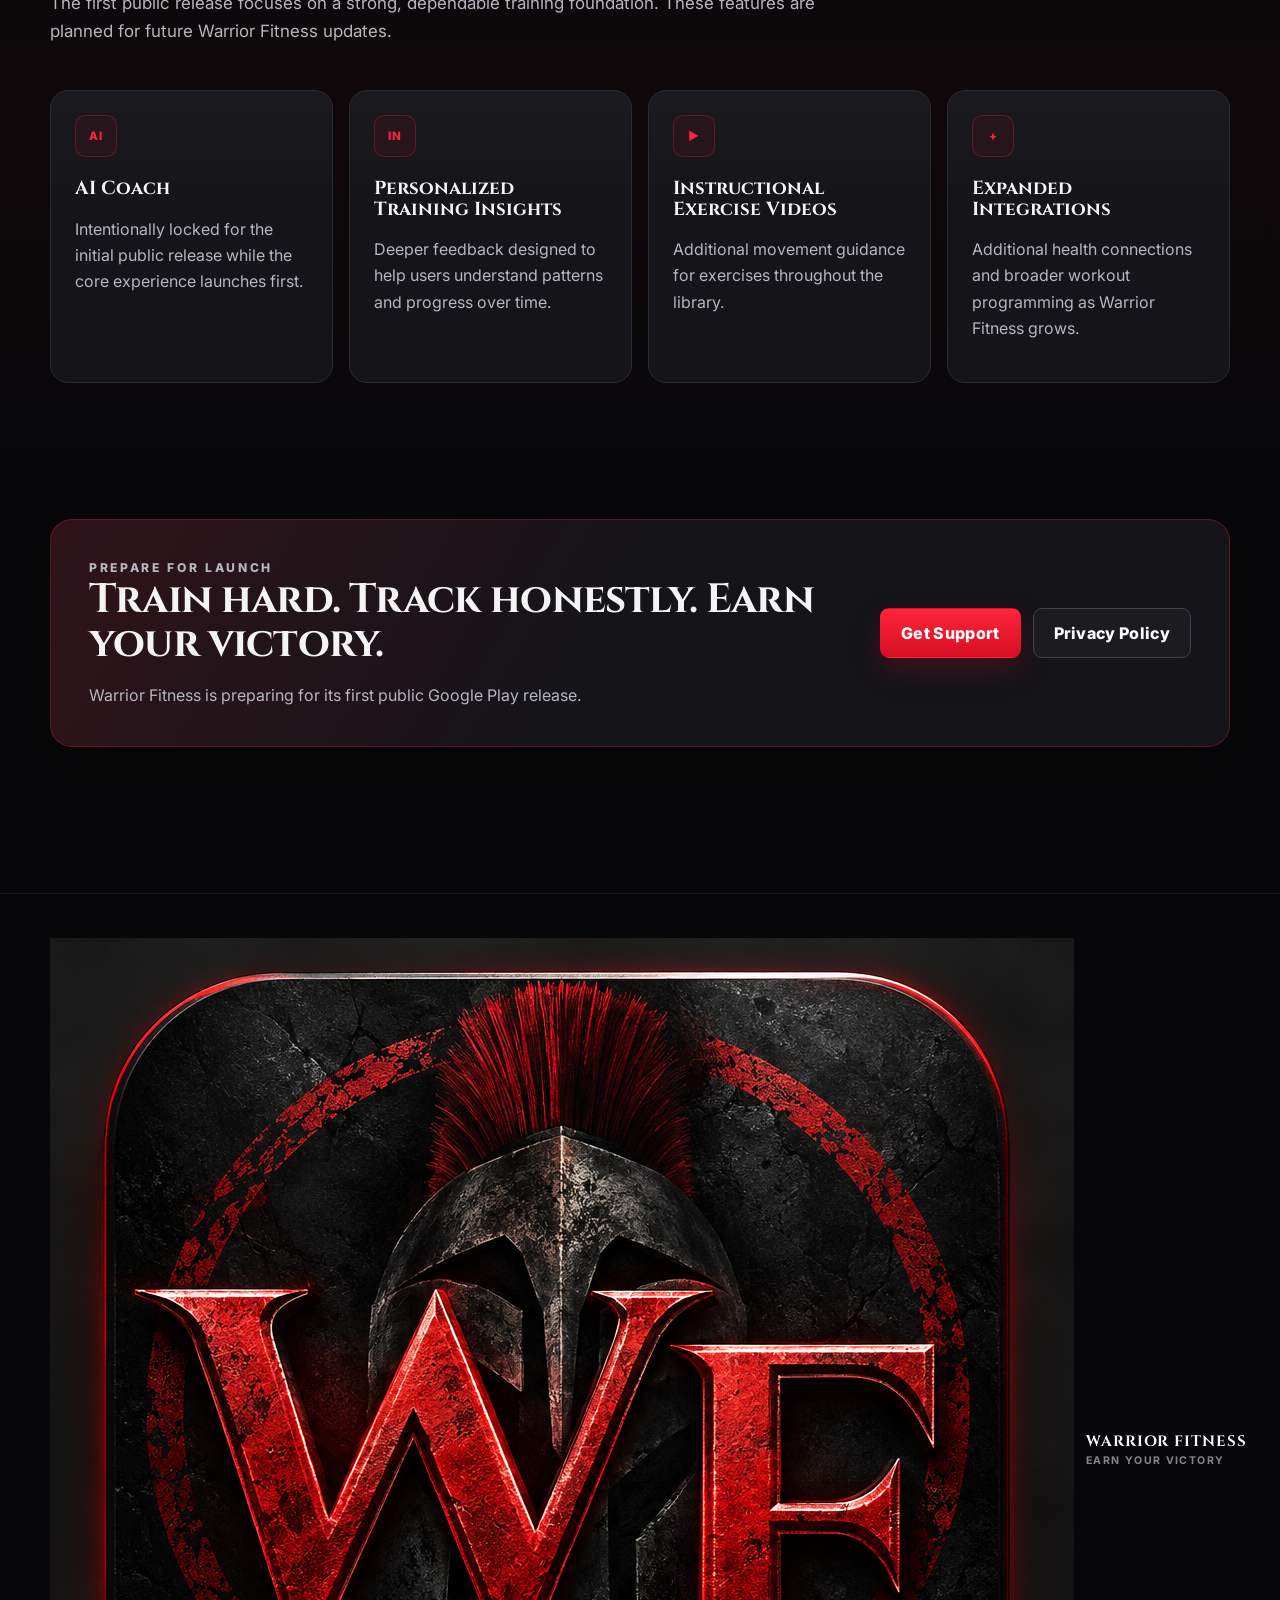
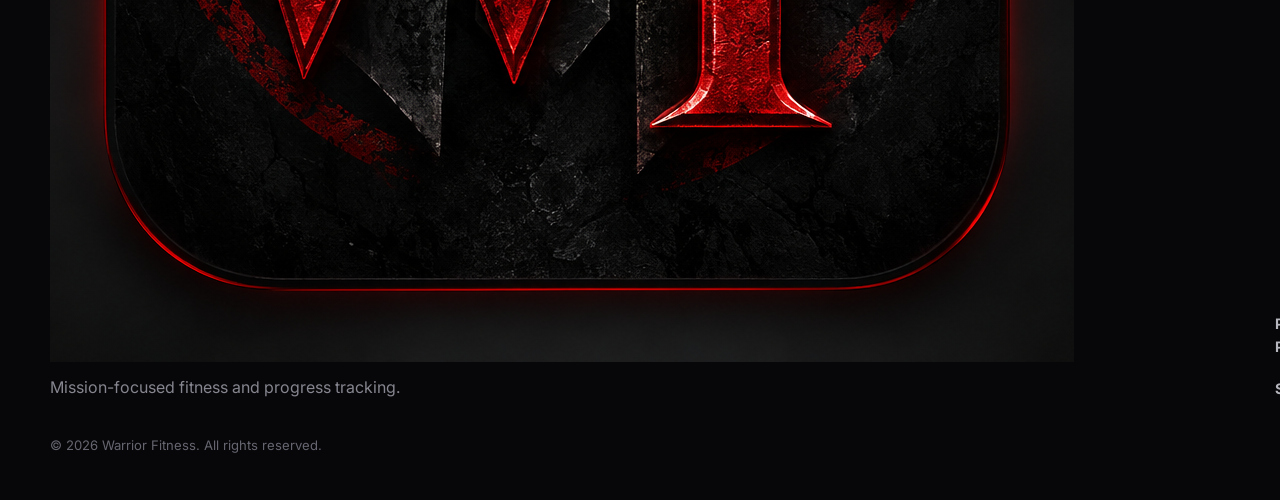
==== commit 1ba14045: "Update index.html" ====
--- a/index.html
+++ b/index.html
@@ -14,6 +14,8 @@
   <meta property="og:url" content="https://popshot602.github.io/warrior-fitness/" />
 
   <link rel="canonical" href="https://popshot602.github.io/warrior-fitness/" />
+  <link rel="icon" type="image/png" href="assets/icon.png" />
+  <link rel="apple-touch-icon" href="assets/icon.png" />
   <link rel="preconnect" href="https://fonts.googleapis.com" />
   <link rel="preconnect" href="https://fonts.gstatic.com" crossorigin />
   <link href="https://fonts.googleapis.com/css2?family=Cinzel:wght@600;700;800&family=Inter:wght@400;500;600;700&display=swap" rel="stylesheet" />
@@ -28,7 +30,7 @@
   <header class="site-header">
     <div class="container nav-wrap">
       <a class="brand" href="index.html" aria-label="Warrior Fitness home">
-        <span class="brand-mark" aria-hidden="true">WF</span>
+        <img class="brand-logo" src="assets/icon.png" alt="" aria-hidden="true" />
         <span class="brand-copy">
           <strong>Warrior Fitness</strong>
           <small>Earn Your Victory</small>
@@ -86,34 +88,14 @@
           </div>
         </div>
 
-        <div class="hero-art" aria-label="Stylized Spartan shield and helmet artwork">
-          <div class="shield-ring">
-            <svg class="spartan-svg" viewBox="0 0 460 560" role="img" aria-labelledby="spartanTitle spartanDesc">
-              <title id="spartanTitle">Stylized Spartan helmet and shield</title>
-              <desc id="spartanDesc">Original red and charcoal Spartan-inspired emblem for Warrior Fitness.</desc>
-
-              <path class="shield-fill" d="M230 18 410 78v168c0 130-79 238-180 296C129 484 50 376 50 246V78L230 18Z"/>
-              <path class="shield-line" d="M230 37 392 91v155c0 118-70 218-162 274C138 464 68 364 68 246V91L230 37Z"/>
-
-              <path class="crest" d="M160 140c8-57 37-93 74-114 46 18 77 57 86 111-34-18-78-30-127-21-10 2-21 6-33 12v12Z"/>
-              <path class="helmet" d="M133 156c14-38 54-64 101-64 47 0 87 25 102 63l-18 16v45c0 13-6 26-17 34l-20 16v58h-43v-96h-24v96h-44v-73l-26-20c-12-9-18-23-18-38v-35l17-12Z"/>
-              <path class="helmet-cut" d="M179 174h112l-29 27H194l-15-27Z"/>
-              <path class="helmet-cut" d="M226 194h18v123h-18V194Z"/>
-              <path class="helmet-shadow" d="M137 179h37v30l36 26v89h-40v-72l-27-20c-10-8-16-20-16-33v-20h10Z"/>
-
-              <path class="spear" d="M354 113 144 444l13 8 210-332-13-7Z"/>
-              <path class="spear-head" d="m372 82-2 45-37-20 39-25Z"/>
-              <path class="spear-butt" d="m131 464 18-31 15 10-24 27-9-6Z"/>
-
-              <path class="laurel" d="M112 344c-31 20-52 56-55 96 28-3 54-15 74-34-2-22-9-43-19-62Zm236 0c31 20 52 56 55 96-28-3-54-15-74-34 2-22 9-43 19-62Z"/>
-              <path class="laurel-line" d="M88 404c20-17 35-37 45-60M372 404c-20-17-35-37-45-60"/>
-            </svg>
-
-            <div class="warrior-badge">
-              <span>Train</span>
-              <strong>WF</strong>
-              <span>Track</span>
-            </div>
+        <div class="hero-art">
+          <div class="app-logo-stage">
+            <div class="app-logo-glow" aria-hidden="true"></div>
+            <img
+              class="hero-app-logo"
+              src="assets/icon.png"
+              alt="Warrior Fitness Spartan logo"
+            />
           </div>
         </div>
       </div>
@@ -334,7 +316,7 @@
     <div class="container footer-grid">
       <div>
         <a class="brand footer-brand" href="index.html" aria-label="Warrior Fitness home">
-          <span class="brand-mark" aria-hidden="true">WF</span>
+          <img class="brand-logo" src="assets/icon.png" alt="" aria-hidden="true" />
           <span class="brand-copy">
             <strong>Warrior Fitness</strong>
             <small>Earn Your Victory</small>
--- a/styles.css
+++ b/styles.css
@@ -0,0 +1,1293 @@
+:root {
+  --bg: #08080a;
+  --bg-soft: #101014;
+  --panel: #141419;
+  --panel-2: #19191f;
+  --line: #2b2b32;
+  --line-strong: #42424d;
+  --text: #f4f4f5;
+  --muted: #b6b6bf;
+  --faint: #85858f;
+  --red: #d60f22;
+  --red-bright: #ff243b;
+  --red-dark: #780813;
+  --white: #ffffff;
+  --shadow: 0 18px 60px rgba(0, 0, 0, 0.38);
+  --radius: 18px;
+  --radius-sm: 12px;
+  --container: 1180px;
+}
+
+*,
+*::before,
+*::after {
+  box-sizing: border-box;
+}
+
+html {
+  scroll-behavior: smooth;
+  overflow-x: hidden;
+}
+
+body {
+  margin: 0;
+  min-width: 0;
+  overflow-x: hidden;
+  background:
+    radial-gradient(circle at 80% 10%, rgba(214, 15, 34, 0.08), transparent 28rem),
+    var(--bg);
+  color: var(--text);
+  font-family: "Inter", system-ui, -apple-system, BlinkMacSystemFont, "Segoe UI", sans-serif;
+  line-height: 1.65;
+  text-rendering: optimizeLegibility;
+  -webkit-font-smoothing: antialiased;
+}
+
+img,
+svg {
+  display: block;
+  max-width: 100%;
+}
+
+a {
+  color: inherit;
+  text-decoration: none;
+}
+
+button,
+input,
+textarea,
+select {
+  font: inherit;
+}
+
+button,
+a {
+  -webkit-tap-highlight-color: transparent;
+}
+
+::selection {
+  background: var(--red);
+  color: var(--white);
+}
+
+.skip-link {
+  position: fixed;
+  left: 16px;
+  top: 12px;
+  z-index: 1000;
+  transform: translateY(-180%);
+  padding: 10px 14px;
+  border-radius: 8px;
+  background: var(--white);
+  color: #111;
+  font-weight: 700;
+}
+
+.skip-link:focus {
+  transform: translateY(0);
+}
+
+.container {
+  width: min(calc(100% - 40px), var(--container));
+  margin-inline: auto;
+}
+
+.narrow {
+  width: min(calc(100% - 40px), 860px);
+}
+
+.site-header {
+  position: sticky;
+  top: 0;
+  z-index: 100;
+  border-bottom: 1px solid rgba(255, 255, 255, 0.06);
+  background: rgba(8, 8, 10, 0.88);
+  backdrop-filter: blur(16px);
+  -webkit-backdrop-filter: blur(16px);
+}
+
+.nav-wrap {
+  min-height: 72px;
+  display: flex;
+  align-items: center;
+  justify-content: space-between;
+  gap: 24px;
+}
+
+.brand {
+  display: inline-flex;
+  align-items: center;
+  gap: 12px;
+  min-width: max-content;
+}
+
+.brand-mark {
+  width: 42px;
+  height: 42px;
+  display: grid;
+  place-items: center;
+  border: 1px solid rgba(255, 36, 59, 0.5);
+  border-radius: 10px 2px 10px 2px;
+  background:
+    linear-gradient(135deg, rgba(255, 36, 59, 0.18), rgba(255, 36, 59, 0.02)),
+    #101014;
+  color: var(--white);
+  font-family: "Cinzel", Georgia, serif;
+  font-weight: 800;
+  letter-spacing: 0.04em;
+  box-shadow: inset 0 0 24px rgba(214, 15, 34, 0.08);
+}
+
+.brand-copy {
+  display: grid;
+  line-height: 1.1;
+}
+
+.brand-copy strong {
+  font-family: "Cinzel", Georgia, serif;
+  font-size: 0.94rem;
+  letter-spacing: 0.06em;
+  text-transform: uppercase;
+}
+
+.brand-copy small {
+  margin-top: 4px;
+  color: var(--faint);
+  font-size: 0.66rem;
+  font-weight: 700;
+  letter-spacing: 0.13em;
+  text-transform: uppercase;
+}
+
+.site-nav {
+  display: flex;
+  align-items: center;
+  gap: 22px;
+}
+
+.site-nav a {
+  position: relative;
+  color: var(--muted);
+  font-size: 0.92rem;
+  font-weight: 700;
+  transition: color 0.2s ease;
+}
+
+.site-nav a::after {
+  content: "";
+  position: absolute;
+  left: 0;
+  right: 100%;
+  bottom: -8px;
+  height: 2px;
+  background: var(--red-bright);
+  transition: right 0.2s ease;
+}
+
+.site-nav a:hover,
+.site-nav a:focus-visible,
+.site-nav a[aria-current="page"] {
+  color: var(--white);
+}
+
+.site-nav a:hover::after,
+.site-nav a:focus-visible::after,
+.site-nav a[aria-current="page"]::after {
+  right: 0;
+}
+
+.nav-toggle {
+  display: none;
+  width: 44px;
+  height: 44px;
+  border: 1px solid var(--line);
+  border-radius: 10px;
+  background: #111116;
+  cursor: pointer;
+}
+
+.nav-toggle span {
+  display: block;
+  width: 20px;
+  height: 2px;
+  margin: 4px auto;
+  background: var(--white);
+  transition: transform 0.2s ease, opacity 0.2s ease;
+}
+
+.hero {
+  position: relative;
+  isolation: isolate;
+  overflow: hidden;
+  min-height: 720px;
+  display: grid;
+  align-items: center;
+  border-bottom: 1px solid rgba(255, 255, 255, 0.06);
+  background:
+    linear-gradient(180deg, rgba(7, 7, 9, 0.74), rgba(7, 7, 9, 0.98)),
+    repeating-linear-gradient(120deg, transparent 0 36px, rgba(255, 255, 255, 0.012) 36px 37px);
+}
+
+.hero-noise {
+  position: absolute;
+  inset: 0;
+  z-index: -4;
+  opacity: 0.35;
+  background:
+    radial-gradient(circle at 20% 20%, rgba(255, 255, 255, 0.05) 0 1px, transparent 1px 100%);
+  background-size: 17px 17px;
+}
+
+.hero-glow {
+  position: absolute;
+  z-index: -3;
+  border-radius: 50%;
+  filter: blur(110px);
+  opacity: 0.2;
+}
+
+.hero-glow-one {
+  width: 430px;
+  height: 430px;
+  right: -90px;
+  top: 60px;
+  background: var(--red-bright);
+}
+
+.hero-glow-two {
+  width: 280px;
+  height: 280px;
+  left: -120px;
+  bottom: 10px;
+  background: var(--red-dark);
+}
+
+.hero-grid {
+  display: grid;
+  grid-template-columns: minmax(0, 1.04fr) minmax(320px, 0.96fr);
+  gap: 64px;
+  align-items: center;
+  padding-block: 88px 96px;
+}
+
+.eyebrow {
+  margin: 0 0 12px;
+  color: var(--red-bright);
+  font-size: 0.76rem;
+  font-weight: 800;
+  letter-spacing: 0.22em;
+  text-transform: uppercase;
+}
+
+h1,
+h2,
+h3 {
+  margin: 0;
+  font-family: "Cinzel", Georgia, serif;
+  line-height: 1.08;
+}
+
+h1 {
+  font-size: clamp(3.4rem, 8vw, 7rem);
+  letter-spacing: -0.03em;
+  text-transform: uppercase;
+}
+
+h2 {
+  font-size: clamp(2rem, 4vw, 3.5rem);
+  letter-spacing: -0.02em;
+}
+
+h3 {
+  font-size: 1.18rem;
+}
+
+.hero-motto {
+  margin: 10px 0 22px;
+  color: var(--red-bright);
+  font-family: "Cinzel", Georgia, serif;
+  font-size: clamp(1.05rem, 2vw, 1.55rem);
+  font-weight: 700;
+  letter-spacing: 0.26em;
+  text-transform: uppercase;
+}
+
+.hero-lead {
+  max-width: 680px;
+  margin: 0;
+  color: #d3d3da;
+  font-size: clamp(1.06rem, 1.8vw, 1.2rem);
+}
+
+.hero-actions,
+.cta-actions {
+  display: flex;
+  flex-wrap: wrap;
+  gap: 12px;
+  margin-top: 30px;
+}
+
+.btn {
+  min-height: 50px;
+  display: inline-flex;
+  align-items: center;
+  justify-content: center;
+  padding: 0 20px;
+  border: 1px solid transparent;
+  border-radius: 9px;
+  font-weight: 800;
+  letter-spacing: 0.02em;
+  transition: transform 0.18s ease, background 0.18s ease, border-color 0.18s ease, box-shadow 0.18s ease;
+}
+
+.btn:hover,
+.btn:focus-visible {
+  transform: translateY(-2px);
+}
+
+.btn-primary {
+  background: linear-gradient(180deg, var(--red-bright), var(--red));
+  color: var(--white);
+  box-shadow: 0 12px 30px rgba(214, 15, 34, 0.22);
+}
+
+.btn-primary:hover,
+.btn-primary:focus-visible {
+  box-shadow: 0 16px 36px rgba(214, 15, 34, 0.34);
+}
+
+.btn-secondary {
+  border-color: var(--line-strong);
+  background: rgba(255, 255, 255, 0.03);
+  color: var(--white);
+}
+
+.btn-secondary:hover,
+.btn-secondary:focus-visible {
+  border-color: rgba(255, 36, 59, 0.65);
+  background: rgba(255, 36, 59, 0.06);
+}
+
+.release-panel {
+  max-width: 560px;
+  display: flex;
+  align-items: center;
+  gap: 14px;
+  margin-top: 28px;
+  padding: 16px;
+  border: 1px solid var(--line);
+  border-radius: 14px;
+  background: rgba(18, 18, 23, 0.72);
+  box-shadow: inset 0 1px rgba(255, 255, 255, 0.02);
+}
+
+.release-icon {
+  width: 42px;
+  height: 42px;
+  flex: 0 0 auto;
+  display: grid;
+  place-items: center;
+  border-radius: 10px;
+  background: rgba(255, 255, 255, 0.06);
+}
+
+.release-icon svg {
+  width: 21px;
+  fill: var(--red-bright);
+}
+
+.release-panel div:last-child {
+  min-width: 0;
+  display: grid;
+}
+
+.release-label {
+  color: var(--faint);
+  font-size: 0.7rem;
+  font-weight: 800;
+  letter-spacing: 0.14em;
+  text-transform: uppercase;
+}
+
+.release-panel strong {
+  margin-top: 2px;
+  color: var(--white);
+}
+
+.release-panel small {
+  margin-top: 2px;
+  color: var(--faint);
+}
+
+.hero-art {
+  display: grid;
+  place-items: center;
+}
+
+.shield-ring {
+  position: relative;
+  width: min(100%, 460px);
+  filter: drop-shadow(0 30px 45px rgba(0, 0, 0, 0.45));
+}
+
+.spartan-svg {
+  width: 100%;
+}
+
+.shield-fill {
+  fill: #111116;
+  stroke: rgba(255, 255, 255, 0.08);
+  stroke-width: 4;
+}
+
+.shield-line {
+  fill: none;
+  stroke: var(--red);
+  stroke-width: 4;
+}
+
+.crest {
+  fill: var(--red-dark);
+}
+
+.helmet {
+  fill: #c70d1f;
+}
+
+.helmet-cut {
+  fill: #0c0c0f;
+}
+
+.helmet-shadow {
+  fill: #8d0a16;
+}
+
+.spear {
+  fill: #d8d8dc;
+}
+
+.spear-head,
+.spear-butt {
+  fill: var(--red-bright);
+}
+
+.laurel {
+  fill: rgba(214, 15, 34, 0.18);
+  stroke: rgba(255, 36, 59, 0.55);
+  stroke-width: 2;
+}
+
+.laurel-line {
+  fill: none;
+  stroke: rgba(255, 36, 59, 0.7);
+  stroke-width: 3;
+}
+
+.warrior-badge {
+  position: absolute;
+  left: 50%;
+  bottom: 24px;
+  transform: translateX(-50%);
+  min-width: 180px;
+  display: flex;
+  align-items: center;
+  justify-content: center;
+  gap: 14px;
+  padding: 10px 18px;
+  border: 1px solid rgba(255, 36, 59, 0.45);
+  border-radius: 999px;
+  background: rgba(8, 8, 10, 0.82);
+  backdrop-filter: blur(12px);
+}
+
+.warrior-badge span {
+  color: var(--faint);
+  font-size: 0.64rem;
+  font-weight: 800;
+  letter-spacing: 0.12em;
+  text-transform: uppercase;
+}
+
+.warrior-badge strong {
+  color: var(--white);
+  font-family: "Cinzel", Georgia, serif;
+  letter-spacing: 0.06em;
+}
+
+.hero-stripe {
+  position: absolute;
+  left: -5%;
+  right: -5%;
+  bottom: 48px;
+  z-index: -2;
+  height: 1px;
+  transform: rotate(-3deg);
+  background: linear-gradient(90deg, transparent, rgba(214, 15, 34, 0.8), transparent);
+}
+
+.section {
+  padding-block: 96px;
+}
+
+.section-dark {
+  background:
+    linear-gradient(180deg, rgba(255, 255, 255, 0.015), transparent 26%),
+    #0d0d11;
+  border-block: 1px solid rgba(255, 255, 255, 0.05);
+}
+
+.section-grid {
+  display: grid;
+  grid-template-columns: minmax(0, 0.86fr) minmax(0, 1.14fr);
+  gap: 72px;
+  align-items: start;
+}
+
+.prose {
+  color: var(--muted);
+  font-size: 1.06rem;
+}
+
+.prose p:first-child {
+  margin-top: 0;
+}
+
+.prose p:last-child {
+  margin-bottom: 0;
+}
+
+.section-heading {
+  max-width: 800px;
+  margin-bottom: 44px;
+}
+
+.section-heading > p:last-child,
+.section-lead,
+.page-summary {
+  color: var(--muted);
+  font-size: 1.06rem;
+}
+
+.feature-grid {
+  display: grid;
+  grid-template-columns: repeat(4, minmax(0, 1fr));
+  gap: 16px;
+}
+
+.feature-card,
+.coming-card,
+.support-card {
+  position: relative;
+  overflow: hidden;
+  border: 1px solid var(--line);
+  border-radius: var(--radius);
+  background:
+    linear-gradient(180deg, rgba(255, 255, 255, 0.025), transparent 45%),
+    var(--panel);
+  box-shadow: inset 0 1px rgba(255, 255, 255, 0.02);
+}
+
+.feature-card {
+  min-height: 235px;
+  padding: 24px;
+}
+
+.feature-card::before,
+.coming-card::before {
+  content: "";
+  position: absolute;
+  inset: 0 auto 0 0;
+  width: 2px;
+  background: linear-gradient(180deg, transparent, rgba(255, 36, 59, 0.72), transparent);
+  opacity: 0;
+  transition: opacity 0.2s ease;
+}
+
+.feature-card:hover::before,
+.coming-card:hover::before {
+  opacity: 1;
+}
+
+.feature-card.featured {
+  border-color: rgba(255, 36, 59, 0.38);
+  background:
+    radial-gradient(circle at 90% 0%, rgba(214, 15, 34, 0.15), transparent 45%),
+    var(--panel);
+}
+
+.icon-box,
+.coming-icon {
+  display: grid;
+  place-items: center;
+  width: 42px;
+  height: 42px;
+  margin-bottom: 22px;
+  border: 1px solid rgba(255, 36, 59, 0.28);
+  border-radius: 10px;
+  background: rgba(214, 15, 34, 0.08);
+  color: var(--red-bright);
+  font-size: 0.72rem;
+  font-weight: 800;
+  letter-spacing: 0.08em;
+}
+
+.feature-card p,
+.coming-card p,
+.support-card p,
+.support-card li {
+  color: var(--muted);
+}
+
+.army-section {
+  background:
+    radial-gradient(circle at 20% 50%, rgba(214, 15, 34, 0.1), transparent 26rem),
+    var(--bg);
+}
+
+.army-grid {
+  display: grid;
+  grid-template-columns: minmax(280px, 0.8fr) minmax(0, 1.2fr);
+  gap: 78px;
+  align-items: center;
+}
+
+.army-visual {
+  display: grid;
+  place-items: center;
+}
+
+.target-rings {
+  position: relative;
+  width: min(100%, 360px);
+  aspect-ratio: 1;
+  display: grid;
+  place-items: center;
+  border-radius: 50%;
+  background: radial-gradient(circle, rgba(214, 15, 34, 0.16), transparent 58%);
+}
+
+.target-rings span {
+  position: absolute;
+  border: 1px solid rgba(255, 255, 255, 0.09);
+  border-radius: 50%;
+}
+
+.target-rings span:nth-child(1) { inset: 0; }
+.target-rings span:nth-child(2) { inset: 12%; }
+.target-rings span:nth-child(3) { inset: 25%; }
+.target-rings span:nth-child(4) { inset: 39%; border-color: rgba(255, 36, 59, 0.42); }
+
+.target-rings::before,
+.target-rings::after {
+  content: "";
+  position: absolute;
+  background: linear-gradient(90deg, transparent, rgba(255, 36, 59, 0.52), transparent);
+}
+
+.target-rings::before {
+  width: 100%;
+  height: 1px;
+}
+
+.target-rings::after {
+  width: 1px;
+  height: 100%;
+  background: linear-gradient(180deg, transparent, rgba(255, 36, 59, 0.52), transparent);
+}
+
+.target-core {
+  position: relative;
+  z-index: 2;
+  width: 90px;
+  height: 90px;
+  display: grid;
+  place-items: center;
+  border: 2px solid var(--red-bright);
+  border-radius: 50%;
+  background: #101014;
+  color: var(--white);
+  font-family: "Cinzel", Georgia, serif;
+  font-size: 1.35rem;
+  font-weight: 800;
+  letter-spacing: 0.12em;
+  box-shadow: 0 0 45px rgba(214, 15, 34, 0.22);
+}
+
+.check-list {
+  list-style: none;
+  padding: 0;
+  margin: 28px 0 0;
+}
+
+.check-list li {
+  position: relative;
+  margin: 14px 0;
+  padding-left: 30px;
+  color: #d4d4db;
+}
+
+.check-list li::before {
+  content: "";
+  position: absolute;
+  left: 0;
+  top: 0.68em;
+  width: 14px;
+  height: 7px;
+  border-left: 2px solid var(--red-bright);
+  border-bottom: 2px solid var(--red-bright);
+  transform: rotate(-45deg);
+}
+
+.fine-print {
+  margin-top: 26px;
+  color: var(--faint);
+  font-size: 0.85rem;
+}
+
+.health-grid {
+  display: grid;
+  grid-template-columns: minmax(0, 1.2fr) minmax(280px, 0.8fr);
+  gap: 72px;
+  align-items: center;
+}
+
+.health-tags {
+  display: flex;
+  flex-wrap: wrap;
+  gap: 10px;
+  margin-top: 28px;
+}
+
+.health-tags span {
+  padding: 9px 12px;
+  border: 1px solid var(--line);
+  border-radius: 999px;
+  background: rgba(255, 255, 255, 0.025);
+  color: #d6d6dc;
+  font-size: 0.86rem;
+  font-weight: 700;
+}
+
+.stat-stack {
+  display: grid;
+  gap: 12px;
+}
+
+.stat-card {
+  position: relative;
+  overflow: hidden;
+  min-height: 125px;
+  padding: 22px;
+  border: 1px solid var(--line);
+  border-radius: 16px;
+  background: linear-gradient(135deg, #16161c, #111116);
+}
+
+.stat-card::after {
+  content: "";
+  position: absolute;
+  inset: 0 0 auto auto;
+  width: 110px;
+  height: 110px;
+  border-radius: 50%;
+  transform: translate(36%, -36%);
+  background: rgba(214, 15, 34, 0.1);
+}
+
+.stat-kicker {
+  color: var(--red-bright);
+  font-size: 0.7rem;
+  font-weight: 800;
+  letter-spacing: 0.13em;
+  text-transform: uppercase;
+}
+
+.stat-card strong {
+  display: block;
+  margin-top: 3px;
+  font-family: "Cinzel", Georgia, serif;
+  font-size: 1.7rem;
+}
+
+.stat-card small {
+  color: var(--faint);
+}
+
+.coming-section {
+  background:
+    linear-gradient(180deg, transparent, rgba(214, 15, 34, 0.035) 50%, transparent),
+    var(--bg);
+}
+
+.coming-grid {
+  display: grid;
+  grid-template-columns: repeat(4, minmax(0, 1fr));
+  gap: 16px;
+}
+
+.coming-card {
+  min-height: 230px;
+  padding: 24px;
+}
+
+.cta-section {
+  padding-top: 40px;
+}
+
+.cta-card {
+  display: flex;
+  align-items: center;
+  justify-content: space-between;
+  gap: 40px;
+  padding: 38px;
+  border: 1px solid rgba(255, 36, 59, 0.28);
+  border-radius: 22px;
+  background:
+    linear-gradient(120deg, rgba(214, 15, 34, 0.14), transparent 48%),
+    var(--panel);
+  box-shadow: var(--shadow);
+}
+
+.cta-card h2 {
+  max-width: 780px;
+  font-size: clamp(1.7rem, 3.2vw, 2.8rem);
+}
+
+.cta-card p {
+  margin-bottom: 0;
+  color: var(--muted);
+}
+
+.cta-actions {
+  flex: 0 0 auto;
+  margin-top: 0;
+}
+
+.page-hero {
+  position: relative;
+  overflow: hidden;
+  padding-block: 110px 72px;
+  border-bottom: 1px solid rgba(255, 255, 255, 0.06);
+  background:
+    radial-gradient(circle at 80% 30%, rgba(214, 15, 34, 0.12), transparent 28rem),
+    linear-gradient(180deg, #0b0b0f, #09090c);
+}
+
+.page-hero h1 {
+  font-size: clamp(2.7rem, 7vw, 5.3rem);
+}
+
+.page-summary {
+  max-width: 700px;
+  margin-bottom: 0;
+}
+
+.updated {
+  margin-top: 22px;
+  color: var(--faint);
+  font-size: 0.9rem;
+}
+
+.legal-section {
+  padding-top: 70px;
+}
+
+.legal-copy {
+  color: var(--muted);
+}
+
+.legal-copy h2 {
+  margin-top: 48px;
+  color: var(--white);
+  font-size: clamp(1.45rem, 3vw, 2rem);
+}
+
+.legal-copy h2:first-of-type {
+  margin-top: 34px;
+}
+
+.legal-copy ul {
+  padding-left: 24px;
+}
+
+.legal-copy li {
+  margin: 8px 0;
+}
+
+.policy-note,
+.legal-footer-note {
+  padding: 20px 22px;
+  border: 1px solid rgba(255, 36, 59, 0.25);
+  border-radius: 14px;
+  background: rgba(214, 15, 34, 0.06);
+}
+
+.policy-note strong {
+  display: block;
+  color: var(--white);
+  font-family: "Cinzel", Georgia, serif;
+}
+
+.policy-note p,
+.legal-footer-note p {
+  margin-bottom: 0;
+}
+
+.legal-footer-note {
+  margin-top: 52px;
+  border-color: var(--line);
+  background: var(--panel);
+}
+
+.text-link {
+  color: var(--red-bright);
+  font-weight: 800;
+  text-decoration: underline;
+  text-decoration-color: rgba(255, 36, 59, 0.35);
+  text-underline-offset: 4px;
+}
+
+.text-link:hover,
+.text-link:focus-visible {
+  color: #ff5a6c;
+}
+
+.support-section {
+  padding-top: 70px;
+}
+
+.support-contact-card {
+  display: flex;
+  align-items: center;
+  justify-content: space-between;
+  gap: 28px;
+  margin-bottom: 26px;
+  padding: 28px;
+  border: 1px solid rgba(255, 36, 59, 0.3);
+  border-radius: var(--radius);
+  background:
+    linear-gradient(120deg, rgba(214, 15, 34, 0.12), transparent 48%),
+    var(--panel);
+}
+
+.support-contact-card h2 {
+  font-size: clamp(1.5rem, 3vw, 2.1rem);
+}
+
+.support-contact-card p {
+  margin-bottom: 0;
+  color: var(--muted);
+}
+
+.support-placeholder {
+  flex: 0 0 auto;
+  padding: 12px 14px;
+  border: 1px solid var(--line);
+  border-radius: 10px;
+  background: rgba(0, 0, 0, 0.16);
+  color: var(--muted);
+}
+
+.support-placeholder strong {
+  color: var(--white);
+}
+
+.support-grid {
+  display: grid;
+  grid-template-columns: repeat(2, minmax(0, 1fr));
+  gap: 16px;
+}
+
+.support-card {
+  padding: 26px;
+}
+
+.support-card h2 {
+  font-size: 1.34rem;
+}
+
+.support-card ol,
+.support-card ul {
+  padding-left: 22px;
+}
+
+.site-footer {
+  margin-top: 50px;
+  padding-block: 44px;
+  border-top: 1px solid rgba(255, 255, 255, 0.06);
+  background: #070709;
+}
+
+.footer-grid {
+  display: grid;
+  grid-template-columns: 1fr auto;
+  gap: 28px;
+  align-items: end;
+}
+
+.footer-brand {
+  margin-bottom: 12px;
+}
+
+.footer-copy {
+  margin: 0;
+  color: var(--faint);
+}
+
+.footer-links {
+  display: flex;
+  flex-wrap: wrap;
+  justify-content: flex-end;
+  gap: 18px;
+}
+
+.footer-links a {
+  color: var(--muted);
+  font-size: 0.9rem;
+  font-weight: 700;
+}
+
+.footer-links a:hover,
+.footer-links a:focus-visible {
+  color: var(--white);
+}
+
+.copyright {
+  grid-column: 1 / -1;
+  margin: 6px 0 0;
+  color: #666671;
+  font-size: 0.82rem;
+}
+
+:focus-visible {
+  outline: 3px solid rgba(255, 36, 59, 0.65);
+  outline-offset: 3px;
+}
+
+@media (max-width: 980px) {
+  .nav-toggle {
+    display: block;
+  }
+
+  .site-nav {
+    position: absolute;
+    left: 20px;
+    right: 20px;
+    top: calc(100% + 8px);
+    display: grid;
+    gap: 0;
+    padding: 10px;
+    border: 1px solid var(--line);
+    border-radius: 14px;
+    background: rgba(12, 12, 16, 0.98);
+    box-shadow: var(--shadow);
+    opacity: 0;
+    pointer-events: none;
+    transform: translateY(-8px);
+    transition: opacity 0.18s ease, transform 0.18s ease;
+  }
+
+  .site-nav.open {
+    opacity: 1;
+    pointer-events: auto;
+    transform: translateY(0);
+  }
+
+  .site-nav a {
+    padding: 13px 12px;
+    border-radius: 8px;
+  }
+
+  .site-nav a::after {
+    display: none;
+  }
+
+  .site-nav a:hover,
+  .site-nav a:focus-visible {
+    background: rgba(255, 255, 255, 0.04);
+  }
+
+  .nav-toggle[aria-expanded="true"] span:nth-child(1) {
+    transform: translateY(6px) rotate(45deg);
+  }
+
+  .nav-toggle[aria-expanded="true"] span:nth-child(2) {
+    opacity: 0;
+  }
+
+  .nav-toggle[aria-expanded="true"] span:nth-child(3) {
+    transform: translateY(-6px) rotate(-45deg);
+  }
+
+  .hero-grid {
+    grid-template-columns: 1fr;
+    gap: 46px;
+    padding-block: 72px 86px;
+  }
+
+  .hero-copy {
+    text-align: center;
+  }
+
+  .hero-lead,
+  .release-panel {
+    margin-inline: auto;
+  }
+
+  .hero-actions {
+    justify-content: center;
+  }
+
+  .hero-art {
+    order: -1;
+  }
+
+  .shield-ring {
+    width: min(76vw, 360px);
+  }
+
+  .feature-grid,
+  .coming-grid {
+    grid-template-columns: repeat(2, minmax(0, 1fr));
+  }
+
+  .army-grid,
+  .health-grid,
+  .section-grid {
+    grid-template-columns: 1fr;
+    gap: 44px;
+  }
+
+  .army-visual {
+    order: 2;
+  }
+
+  .target-rings {
+    width: min(80vw, 320px);
+  }
+
+  .cta-card {
+    align-items: flex-start;
+    flex-direction: column;
+  }
+
+  .support-contact-card {
+    align-items: flex-start;
+    flex-direction: column;
+  }
+}
+
+@media (max-width: 700px) {
+  .container,
+  .narrow {
+    width: min(calc(100% - 28px), var(--container));
+  }
+
+  .site-header .container {
+    width: calc(100% - 24px);
+  }
+
+  .nav-wrap {
+    min-height: 66px;
+  }
+
+  .brand-copy strong {
+    font-size: 0.84rem;
+  }
+
+  .brand-copy small {
+    font-size: 0.6rem;
+  }
+
+  .hero {
+    min-height: 0;
+  }
+
+  .hero-grid {
+    padding-block: 58px 72px;
+  }
+
+  h1 {
+    font-size: clamp(2.8rem, 16vw, 4.6rem);
+  }
+
+  .hero-motto {
+    letter-spacing: 0.18em;
+  }
+
+  .hero-actions,
+  .cta-actions {
+    display: grid;
+    width: 100%;
+  }
+
+  .btn {
+    width: 100%;
+  }
+
+  .release-panel {
+    align-items: flex-start;
+    text-align: left;
+  }
+
+  .section {
+    padding-block: 72px;
+  }
+
+  .feature-grid,
+  .coming-grid,
+  .support-grid {
+    grid-template-columns: 1fr;
+  }
+
+  .feature-card,
+  .coming-card {
+    min-height: 0;
+  }
+
+  .page-hero {
+    padding-block: 84px 58px;
+  }
+
+  .cta-section {
+    padding-top: 24px;
+  }
+
+  .cta-card {
+    padding: 26px;
+  }
+
+  .support-contact-card,
+  .support-card {
+    padding: 22px;
+  }
+
+  .support-placeholder {
+    width: 100%;
+  }
+
+  .footer-grid {
+    grid-template-columns: 1fr;
+    align-items: start;
+  }
+
+  .footer-links {
+    justify-content: flex-start;
+  }
+}
+
+@media (prefers-reduced-motion: reduce) {
+  html {
+    scroll-behavior: auto;
+  }
+
+  *,
+  *::before,
+  *::after {
+    animation-duration: 0.01ms !important;
+    animation-iteration-count: 1 !important;
+    transition-duration: 0.01ms !important;
+    scroll-behavior: auto !important;
+  }
+}
